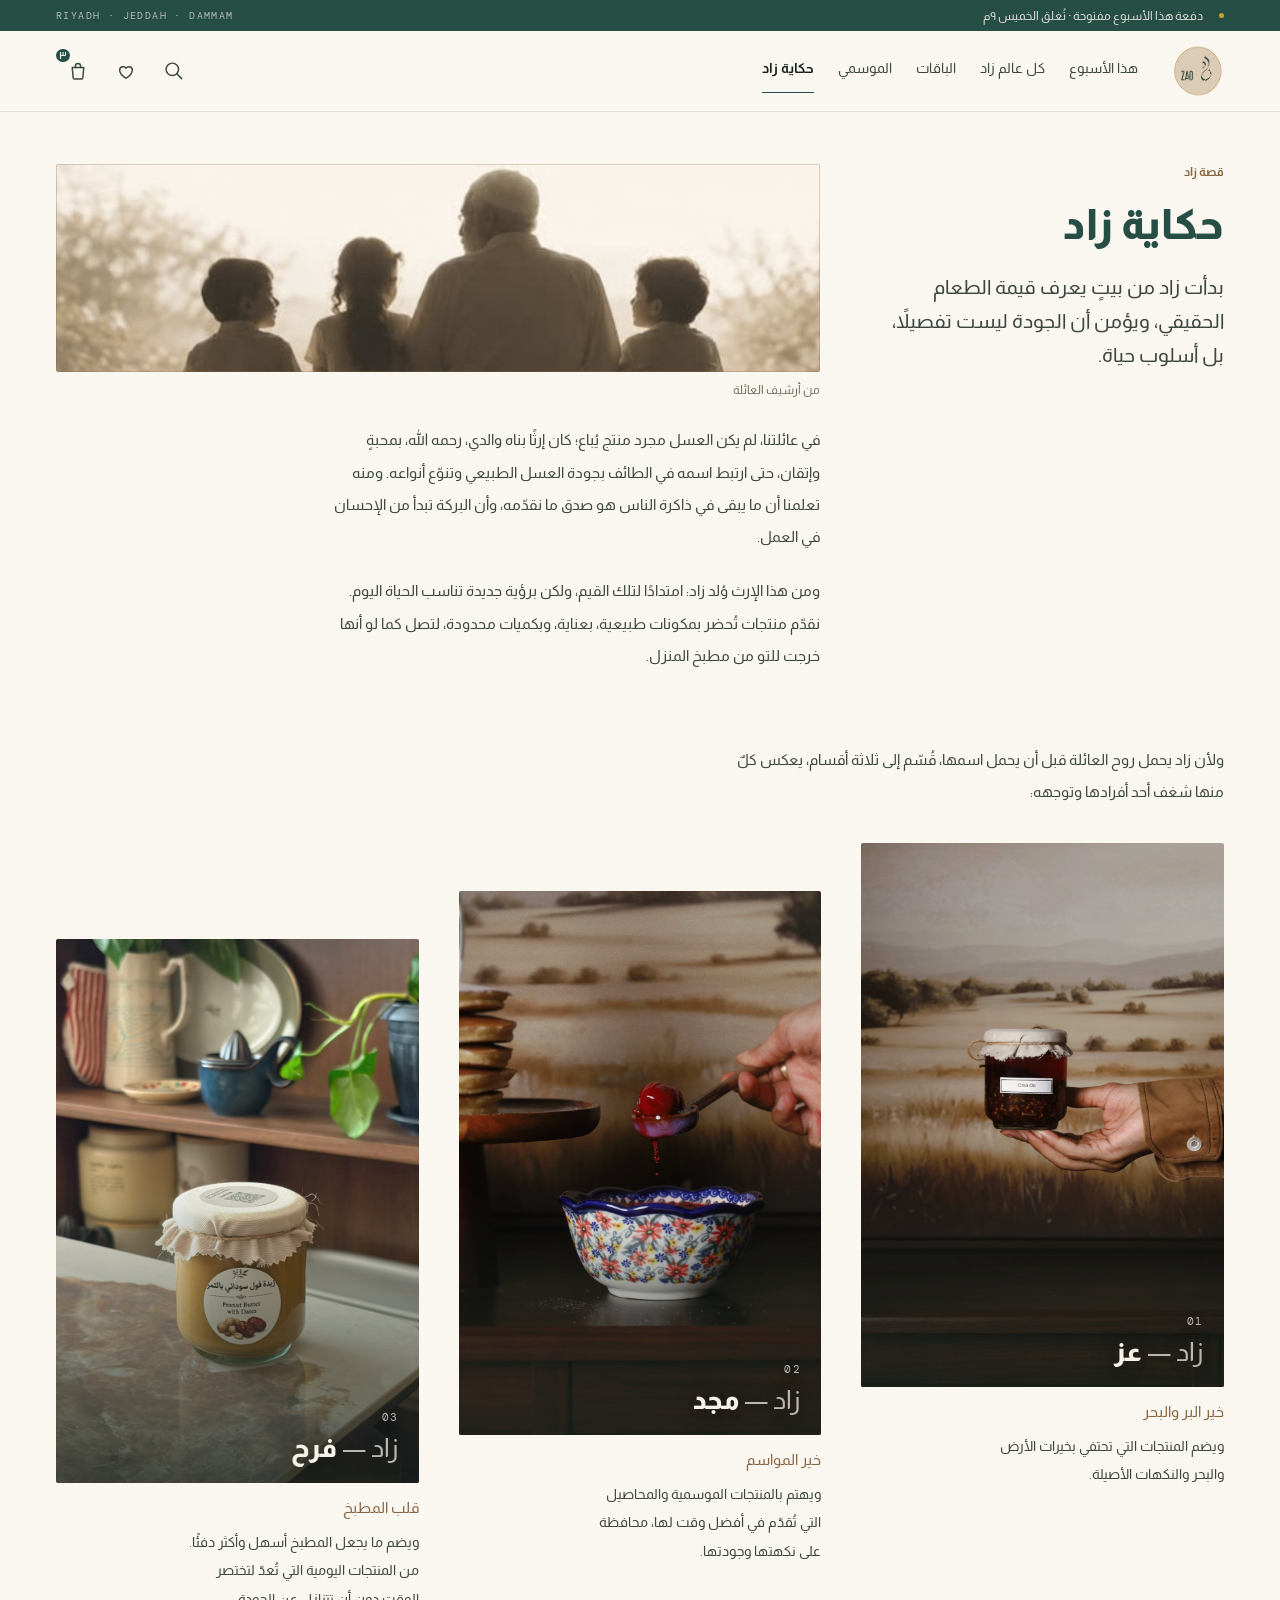
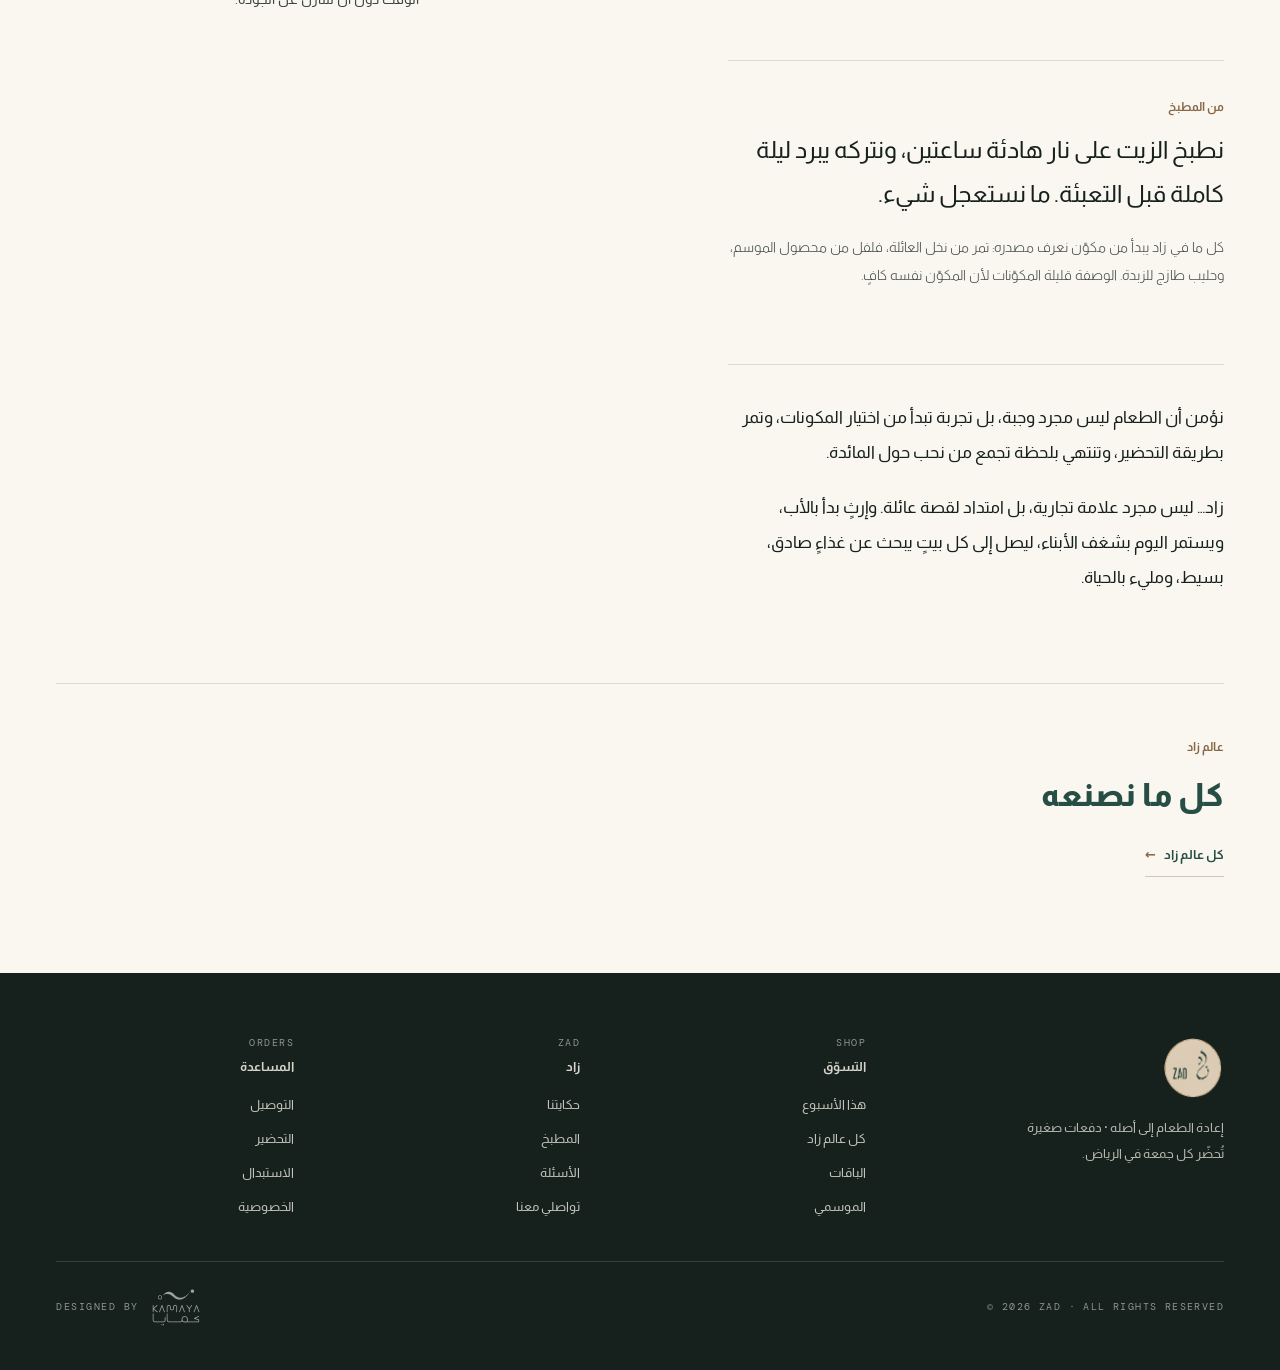
==== story.html @ e4fb2fcb "chore: publish ZAD R10 client approval preview" ====
<!DOCTYPE html>
<html dir="rtl" lang="ar">
<head>
  <meta name="robots" content="noindex, nofollow, noarchive">

<meta charset="utf-8">
<meta name="viewport" content="width=device-width, initial-scale=1">
<title>حكاية زاد — زاد</title>
<link rel="preconnect" href="https://fonts.googleapis.com">
<link rel="preconnect" href="https://fonts.gstatic.com" crossorigin>
<link href="https://fonts.googleapis.com/css2?family=Almarai:wght@300;400;700;800&family=DM+Mono:wght@300;400;500&display=swap" rel="stylesheet">
<link rel="stylesheet" href="assets/zad.css">

<!--
  ZAD — DEEPER STORY DESTINATION: حكاية زاد
  Tier-2 Internal / Founder Review Artifact (D2c). Not client-facing.
  Not a Salla/Twilight implementation. Not a Design System update.
  Revision 9 — Founder grid/rhythm refinement. Records no approval.

  ── REVISION 9 ───────────────────────────────────────────────────────────────
  This page gains the three CHAPTER ANCHORS the Homepage's clickable branch
  panels deep-link into: id="ch-ezz", id="ch-majd", id="ch-farah" on the three
  <article> panels. article[id] inherits scroll-margin-top:var(--anchor-offset)
  from zad.css §1c, so a landing clears the sticky header by the same measured
  value the pinned rails use. The panels stay <article> and NOT <a> — this page
  IS the destination, and linking a panel to itself is a dead affordance.
  The branch name now sits on the photograph here too, so the shared component
  does not drift between the two pages; the cap carries no descriptor here
  because the Founder's verbatim epithet and full body sit directly beneath.
  This page also RECEIVES the `من المطبخ` block relocated off index.html, word
  for word, under the Founder's explicit authorization.

  ── APPROVAL STATUS ──────────────────────────────────────────────────────────
  NOT FOUNDER-REVIEWED. Founder Review of this correction has not happened.

  ── REVISION 8 ───────────────────────────────────────────────────────────────
  FIX 1  Branch 03 فرح RE-MAPPED from pancakes-candle.jpeg to
         peanut-butter-counter.jpeg, and the branch group inset from the left
         (zad.css §15b). Both changes are driven by a repetition defect measured
         on index.html; they are applied here too because the branch component is
         shared through assets/zad.css and the two pages must not drift.
  FIX 2  The archive photograph's hairline moved from `border` to an inset
         outline (zad.css §15a), so a 1px border can no longer eat the content
         box and produce a ~1.5% vertical stretch on a photograph of people.
  The composition itself PASSED and is otherwise untouched: 0/48/96 stagger,
  anti-card discipline, shared sepia, two-tier name, mobile stack, RTL order.

  ── ROLE OF THIS PAGE ────────────────────────────────────────────────────────
  The family story lives as a PILLAR SECTION on the Homepage (index.html#story).
  This page is retained as the DEEPER / FULL story destination reached from that
  section's CTA, and carries the complete verbatim text including the closing
  paragraphs the Homepage excerpt does not. Its H1 stays exactly `حكاية زاد`.

  ── NAV / LINK ROUTING, made legible ─────────────────────────────────────────
    primary nav حكاية زاد -> index.html#story   (the pillar section)
    footer حكايتنا / المطبخ -> story.html        (purpose is the full story)
  This page keeps data-page="story", so story shows ACTIVE while this is the
  dedicated page, with no script involved. The Homepage shows ZERO active nav
  items AT ITS ROOT — that Founder decision is preserved exactly — and shows
  exactly ONE active item once it has arrived at a real destination (#week /
  #season / #bundles / #story), set by the small nav script at the end of
  index.html through aria-current. Same single treatment either way; see
  zad.css §2b.

  ── TEXT PROVENANCE — VERBATIM, DO NOT EDIT ──────────────────────────────────
  Every Arabic sentence here is transcribed verbatim from the Founder-supplied
  story. Nothing invented, genericised, compressed or added. The em-dash form
  `زاد — عز` is the Founder's specified form.
  Authored (structural, not claims): the ordinals 01/02/03; the caption
  `من أرشيف العائلة` (CD signed off); the archive alt text (applied, awaiting
  Founder sign-off); and the three branch image alt texts.

  ── BRANCH IMAGERY — genuine ZAD photography only, nothing fabricated ────────
    01 عز   hand-chili-oil.jpeg         1066x1600
    02 مجد  compote-spoon.jpeg          1066x1600
    03 فرح  peanut-butter-counter.jpeg  1066x1600  (re-mapped this revision)
  PARTIAL SEMANTIC FIT, recorded not hidden: عز is خير البر والبحر — land AND
  sea. The chili-oil frame carries the land only. NO sea imagery exists anywhere
  in the ZAD asset set, and none was generated. Ruled ship-it with this note;
  recorded as a client content gap in the same register as card w3.
  peanut-butter-shelf.jpeg is BANNED as branch imagery: it is the factually wrong
  pistachio photograph.
-->
</head>

<body data-page="story">
<a class="skip" href="#main">تخطَّ إلى المحتوى</a>

<!-- ── Announcement bar ─────────────────────────────────────────── -->
<div class="announce" data-salla-setting="batch_open">
  <span class="announce__dot"></span>
  <span data-salla-setting="announcement_text">دفعة هذا الأسبوع مفتوحة · تُغلق الخميس ٩م</span>
  <span class="announce__regions" data-salla-setting="announcement_regions">RIYADH · JEDDAH · DAMMAM</span>
</div>

<!-- ── Header (shared markup) ───────────────────────────────────── -->
<header class="hdr">
  <div class="hdr__in">
    <a class="hdr__logo" href="index.html" aria-label="زاد — الرئيسية">
      <img src="_source/photos/brand02.png" alt="زاد">
    </a>

    <nav class="hdr__nav" aria-label="التنقل الرئيسي">
      <a data-nav="week"    href="index.html#week">هذا الأسبوع</a>
      <a data-nav="world"   href="world.html">كل عالم زاد</a>
      <a data-nav="bundles" href="index.html#bundles">الباقات</a>
      <a data-nav="season"  href="index.html#season">الموسمي</a>
      <a data-nav="story"   href="index.html#story" aria-current="true">حكاية زاد</a>
    </nav>

    <div class="hdr__actions">
      <a class="hdr__act" href="#" aria-label="البحث">
        <svg class="ico" viewBox="0 0 24 24" aria-hidden="true">
          <circle cx="10.2" cy="10.2" r="6.8"/><path d="M15.05 15.05 20.3 20.3"/>
        </svg>
      </a>
      <a class="hdr__act" href="#" aria-label="المفضلة">
        <svg class="ico" viewBox="0 0 24 24" aria-hidden="true">
          <path d="M12 19.9c-1.1-.75-6.9-4.35-6.9-8.85a3.75 3.75 0 0 1 6.9-2.05 3.75 3.75 0 0 1 6.9 2.05c0 4.5-5.8 8.1-6.9 8.85Z"/>
        </svg>
      </a>
      <a class="hdr__act" href="#" aria-label="السلة — ٣ منتجات">
        <svg class="ico" viewBox="0 0 24 24" aria-hidden="true">
          <path d="M5.7 8.1h12.6l-1 11.15a1.6 1.6 0 0 1-1.6 1.45H8.3a1.6 1.6 0 0 1-1.6-1.45Z"/>
          <path d="M9.2 8.1V6.55a2.8 2.8 0 0 1 5.6 0V8.1"/>
        </svg>
        <span class="hdr__badge" aria-hidden="true">٣</span>
      </a>
    </div>
  </div>
</header>

<main id="main">
<!-- ══ PAGE HEAD + ORIGIN — ONE SHARED EDITORIAL SPLIT ═════════════════════════
     Revision 9.1 · D5. Records no approval.

     WHAT WAS WRONG, measured on the rendered pixels: the H1, the standfirst, the
     archive photograph and the body copy hung off the right edge at four
     unrelated left positions, with the progression disordered — narrow (H1),
     widest (standfirst, which had no measure at all and spanned the full 1328),
     wide (photo, floating at 1384-931=453), medium (body, 62ch at 869). The left
     third of the page was empty for ~1000px. That matters more now that the
     Founder's correction moved real weight onto this page, and it was visibly
     weaker than index.html#story's own composition.

     THE FIX IS AN IMPORT, NOT AN INVENTION. This is the exact composition
     index.html#story already uses and that revision 9 already proved on this
     same stylesheet: a rail against the right edge carrying eyebrow -> H1 ->
     standfirst, and the shared media column carrying the archive band anchored
     at the content edge with the body copy at the body measure on the photo's
     own leading edge. No new device, no new class, no new type size.

     WHY .split RATHER THAN ALIGNING THE THREE BLOCKS WHERE THEY STAND — the CD
     asked for the judgement, so it is recorded. Aligning them in place would
     have meant authoring three separate offset rules that each re-derive, by
     hand, edges the shared grid already computes: exactly the per-block
     sub-width drift that revision 9 Part 3 existed to remove. .split gives the
     924 media band, the x=56 anchor and the photo-aligned body measure as one
     relationship rather than three coincidences, and it guarantees the two pages
     cannot drift apart later. THREE SECTIONS BECOME ONE, which is the real
     change: the page head, the archival band and the origin prose were three
     sibling .wrap sections with no relationship expressed between them.

     THE RAIL IS .rail--static. Same reasoning as index.html#story, recorded in
     zad.css §15a: pinning is a deliberate accent on this site, not the default,
     and pinning a page's own H1 would make it the default. It is a judgement
     about intent, not a lack of travel.

     PRESERVED EXACTLY — every word, every attribute, every asset:
       story_eyebrow · story_title (H1 stays EXACTLY حكاية زاد, matching the nav
       label) · story_lede · story_image_family + its alt and caption ·
       story_body_legacy · story_body_continuation. The archive photograph keeps
       §15a's inset OUTLINE (never a border) and its --archive-max 931px
       never-upscale ceiling: at 1440 the media column computes to 924, which is
       0.75% BELOW native, so the intrinsic ratio still governs and the
       photograph is still never upscaled. That fix MUST survive; do not
       reintroduce a border here.
     ═══════════════════════════════════════════════════════════════════════ -->
<section class="wrap pagehead">
  <div class="split">

    <!-- RAIL — eyebrow, the page's own H1, and the standfirst, as one block
         against the right edge. .rail--static: this page's head deliberately
         does not pin. -->
    <div class="rail rail--static">
      <span class="eyebrow eyebrow--ar" data-salla-setting="story_eyebrow">قصة زاد</span>
      <h1 class="pagehead__h1" data-salla-setting="story_title">حكاية زاد</h1>
      <p class="pagehead__sub" data-salla-setting="story_lede">بدأت زاد من بيتٍ يعرف قيمة الطعام الحقيقي، ويؤمن أن الجودة ليست تفصيلاً، بل أسلوب حياة.</p>
    </div>

    <!-- MEDIA — the real archive photograph on the 924 band anchored at the
         content edge, then the origin prose at the body measure aligned to the
         photograph's leading edge. Hairline is an inset OUTLINE, never a
         border: zad.css §15a. -->
    <div class="story__media">

      <div class="storyband">
        <figure>
          <img src="assets/story-family.jpg"
               alt="جدّ وثلاثة أطفال من أرشيف عائلة زاد"
               data-salla-setting="story_image_family">
          <figcaption data-salla-setting="story_image_caption">من أرشيف العائلة</figcaption>
        </figure>
      </div>

      <div class="storytext">
        <p data-salla-setting="story_body_legacy">في عائلتنا، لم يكن العسل مجرد منتج يُباع؛ كان إرثًا بناه والدي، رحمه الله، بمحبةٍ وإتقان، حتى ارتبط اسمه في الطائف بجودة العسل الطبيعي وتنوّع أنواعه. ومنه تعلمنا أن ما يبقى في ذاكرة الناس هو صدق ما نقدّمه، وأن البركة تبدأ من الإحسان في العمل.</p>
        <p data-salla-setting="story_body_continuation">ومن هذا الإرث وُلد زاد: امتدادًا لتلك القيم، ولكن برؤية جديدة تناسب الحياة اليوم. نقدّم منتجات تُحضر بمكونات طبيعية، بعناية، وبكميات محدودة، لتصل كما لو أنها خرجت للتو من مطبخ المنزل.</p>
      </div>

    </div>
  </div>
</section>


<!-- ══ THE THREE BRANCHES — image-led editorial panels ═════════════════════════
     Revision 9. Records no approval.

     WHAT CHANGED
     1 · EACH PANEL IS NOW AN ANCHOR TARGET. id="ch-ezz" / "ch-majd" / "ch-farah".
         These are the real destinations the three whole-panel links on
         index.html#story point at, which is what makes native browser
         back/forward work with no script involved. article[id] already picks up
         scroll-margin-top:var(--anchor-offset) from zad.css §1c, so a landing
         clears the sticky header by the same value the pinned rails use.
     2 · THE PANELS STAY <article>, NOT <a>. This page IS the destination;
         linking a panel to itself would be a dead affordance (zad.css §15b).
     3 · THE NAME NOW SITS ON THE PHOTOGRAPH, exactly as on index.html — the
         shared .branch__veil local gradient plus .branch__cap. The external
         duplicate title is removed here too, so the title lives in exactly one
         place per panel and the two pages do not drift.
     4 · THE CAP CARRIES NO .branch__desc ON THIS PAGE. On index.html the short
         descriptor is the only text a panel gets. Here the Founder's own
         verbatim epithet and the full body sit directly beneath in
         .branch__body, so a descriptor above them would be a near-duplicate of
         the epithet one line away. Same component, one honest omission.
     5 · The composition itself is untouched and still the one CD passed: no
         container, no fill, no border, no shadow, no rounded tile; 0/48/96
         stagger on desktop; stacked one at a time on mobile; RTL order.

     TEXT PROVENANCE — VERBATIM, DO NOT EDIT. Every Arabic sentence in the
     epithets and bodies below is transcribed verbatim from the Founder-supplied
     story. The em-dash form `زاد — عز` is the Founder's specified form. Authored
     (structural, not claims): the 01/02/03 ordinals and the three image alt
     texts.

     ⚠ OPEN QUESTION, raised this dispatch, NOT acted on: panel 02's alt text
     reads `ثمرة تين محفوظة` (a preserved fig). Looking at the actual photograph,
     the fruit on the spoon is a glossy deep-crimson stone fruit that reads far
     more like a plum or a cherry than a fig, and #season's own copy is about
     مربّى التين. The alt text is preserved unchanged here because it is recorded
     rev-8 provenance and correcting it is a content decision for ZAD, not a
     design fix. Flagged for ZAD to confirm what the fruit actually is.
     ═══════════════════════════════════════════════════════════════════════ -->
<section class="wrap sec--tight" id="branches" aria-label="أقسام زاد">
  <div class="storytext">
    <p class="storylead" data-salla-setting="story_branches_intro">ولأن زاد يحمل روح العائلة قبل أن يحمل اسمها، قُسّم إلى ثلاثة أقسام، يعكس كلٌ منها شغف أحد أفرادها وتوجهه:</p>
  </div>

  <div class="branches" data-salla-setting="story_branches">

    <article class="branch branch--1" id="ch-ezz">
      <figure class="branch__fig">
        <img class="branch__img" src="_source/photos/hand-chili-oil.jpeg"
             alt="يد تحمل برطمان زيت الفلفل الحار أمام أرض مفتوحة"
             data-salla-setting="branch_image">
        <span class="branch__veil" aria-hidden="true"></span>
        <span class="branch__cap">
          <span class="branch__ord mono">01</span>
          <h2 class="branch__name" data-salla-setting="branch_name"><span class="branch__brand">زاد —</span> عز</h2>
        </span>
      </figure>
      <div class="branch__body">
        <span class="branch__epithet" data-salla-setting="branch_epithet">خير البر والبحر</span>
        <p class="branch__text" data-salla-setting="branch_body">ويضم المنتجات التي تحتفي بخيرات الأرض والبحر والنكهات الأصيلة.</p>
      </div>
    </article>

    <article class="branch branch--2" id="ch-majd">
      <figure class="branch__fig">
        <img class="branch__img" src="_source/photos/compote-spoon.jpeg"
             alt="ملعقة ترفع ثمرة تين محفوظة من وعاء"
             data-salla-setting="branch_image">
        <span class="branch__veil" aria-hidden="true"></span>
        <span class="branch__cap">
          <span class="branch__ord mono">02</span>
          <h2 class="branch__name" data-salla-setting="branch_name"><span class="branch__brand">زاد —</span> مجد</h2>
        </span>
      </figure>
      <div class="branch__body">
        <span class="branch__epithet" data-salla-setting="branch_epithet">خير المواسم</span>
        <p class="branch__text" data-salla-setting="branch_body">ويهتم بالمنتجات الموسمية والمحاصيل التي تُقدّم في أفضل وقت لها، محافظة على نكهتها وجودتها.</p>
      </div>
    </article>

    <article class="branch branch--3" id="ch-farah">
      <figure class="branch__fig">
        <img class="branch__img" src="_source/photos/peanut-butter-counter.jpeg"
             alt="برطمان زبدة الفول السوداني بالتمر على رخام المطبخ، وخلفه مطبخ بيتي دافئ"
             data-salla-setting="branch_image">
        <span class="branch__veil" aria-hidden="true"></span>
        <span class="branch__cap">
          <span class="branch__ord mono">03</span>
          <h2 class="branch__name" data-salla-setting="branch_name"><span class="branch__brand">زاد —</span> فرح</h2>
        </span>
      </figure>
      <div class="branch__body">
        <span class="branch__epithet" data-salla-setting="branch_epithet">قلب المطبخ</span>
        <p class="branch__text" data-salla-setting="branch_body">ويضم ما يجعل المطبخ أسهل وأكثر دفئًا. من المنتجات اليومية التي تُعدّ لتختصر الوقت دون أن تتنازل عن الجودة.</p>
      </div>
    </article>

  </div>
</section>


<!-- ══ من المطبخ — RELOCATED FROM index.html, revision 9 ═══════════════════════
     This is the `.kitchen` block that revision 8 carried inside index.html's
     #story pillar. The Founder authorized shortening the Homepage story and
     relocating previously preserved kitchen/family paragraphs to this page, so
     the block moves here rather than being deleted. THE COPY IS UNCHANGED,
     WORD FOR WORD — recovered ZAD wording, `kitchen_eyebrow`, `kitchen_pull`
     and `kitchen_body` all preserved with their existing data-salla-setting
     names so nothing has to be re-mapped later.

     PLACEMENT REASONING: it sits AFTER the three branches and BEFORE the closing
     paragraphs, not between the origin paragraphs and the branches. The origin
     text ends on `ومن هذا الإرث وُلد زاد` and the branches lead-in opens on
     `ولأن زاد يحمل روح العائلة...` — those two are a single continuous thought
     and inserting the kitchen block between them would break it. Placed here,
     `من المطبخ` reads as how that inheritance is actually practised today, and
     hands off cleanly to `نؤمن أن الطعام ليس مجرد وجبة`.

     No new section padding class is used: .kitchen already carries its own
     margin-top:46px + padding-top:36px + top hairline (zad.css §8), which is the
     rhythm that rule was authored for. It is text-only here for the same reason
     it was text-only on index.html — its former image (hand-chili-oil.jpeg) is
     branch panel 01. The teaser survives with its image, unchanged, on
     world.html.
     ═══════════════════════════════════════════════════════════════════════ -->
<section class="wrap" aria-label="من المطبخ">
  <div class="kitchen">
    <span class="eyebrow eyebrow--ar" data-salla-setting="kitchen_eyebrow">من المطبخ</span>
    <p class="story__pull" data-salla-setting="kitchen_pull">نطبخ الزيت على نار هادئة ساعتين، ونتركه يبرد ليلة كاملة قبل التعبئة. ما نستعجل شيء.</p>
    <p class="story__body" data-salla-setting="kitchen_body">كل ما في زاد يبدأ من مكوّن نعرف مصدره: تمر من نخل العائلة، فلفل من محصول الموسم، وحليب طازج للزبدة. الوصفة قليلة المكوّنات لأن المكوّن نفسه كافٍ.</p>
  </div>
</section>

<!-- ══ CLOSING — the full verbatim ending, this page only ══════════ -->
<section class="wrap sec--tight" aria-label="خاتمة">
  <div class="storyclose">
    <p data-salla-setting="story_closing_1">نؤمن أن الطعام ليس مجرد وجبة، بل تجربة تبدأ من اختيار المكونات، وتمر بطريقة التحضير، وتنتهي بلحظة تجمع من نحب حول المائدة.</p>
    <p data-salla-setting="story_closing_2">زاد… ليس مجرد علامة تجارية، بل امتداد لقصة عائلة. وإرثٍ بدأ بالأب، ويستمر اليوم بشغف الأبناء، ليصل إلى كل بيتٍ يبحث عن غذاءٍ صادق، بسيط، ومليء بالحياة.</p>
  </div>
</section>

<!-- ══ ONWARD — heading and CTA as ONE attached block ══════════════════════════
     Revision 9.1 · D6. Records no approval.

     ⚠ THIS SUPERSEDES A "DO NOT FIX IT" NOTE, and that reversal is recorded
     rather than quietly applied. The comment that stood here read: "the ← is
     edge-anchored by the established section-head pattern; CD ruled this correct
     and NOT a defect. Do not 'fix' it." That ruling was made before the
     Creative Director had critiqued the RENDERED pixels. Having now done so, the
     CD has reversed it on this element: at 1440 the heading sat at the far right
     and كل عالم زاد ← at the far left, ~1240px apart with nothing between them,
     which reads slack. The new instruction is explicit and supersedes the old
     note. Anyone reading this later should know the earlier note was not
     ignored — it was overturned by its own author on better evidence.

     THE FIX IS THE PAIRING THE PAGE ALREADY HAS. .rail rail--static carrying
     eyebrow -> H2 -> arrowlink is exactly the heading-plus-underlined-CTA block
     revision 9 already uses in #story, #world and #season. No new device, no new
     class, no new size. The .week__head flex row is what pushed the two apart
     via justify-content:space-between, and #week is where that pattern belongs —
     a section head over a four-column grid, not a two-item outro.

     ONE FURTHER JUDGEMENT, disclosed: the section moves from .sec--tight to
     .sec--rule. Dropping .week__head also drops its bottom hairline, and this
     block would otherwise arrive with no transition at all after .storyclose.
     .sec--rule is the page's OWN existing device (zad.css §16) — the same inset
     hairline .promises uses — and it puts story.html on the same 88/56 transition
     rhythm index.html already uses. If that reads as one hairline too many on
     this page, revert this one token to `sec--tight`; nothing else depends on it.

     COPY UNCHANGED: عالم زاد, كل ما نصنعه, كل عالم زاد, and the world.html
     destination are all byte-identical.
     ═══════════════════════════════════════════════════════════════════════ -->
<section class="wrap sec--rule" aria-label="تابعي">
  <div class="rail rail--static">
    <span class="eyebrow eyebrow--ar">عالم زاد</span>
    <h2 class="h2">كل ما نصنعه</h2>
    <a class="arrowlink" href="world.html">كل عالم زاد <i>←</i></a>
  </div>
</section>

</main>

<!-- ══ footer (shared markup) ═════════════════════════════════════ -->
<footer class="ftr">
  <div class="ftr__in">
    <div class="ftr__top">
      <div class="ftr__brand">
        <img src="_source/photos/brand02.png" alt="زاد" data-salla-setting="footer_logo">
        <span class="ftr__blurb" data-salla-setting="footer_blurb">إعادة الطعام إلى أصله · دفعات صغيرة تُحضّر كل جمعة في الرياض.</span>
      </div>
      <div class="ftr__cols" data-salla-setting="footer_columns">
        <div class="ftr__col">
          <span class="ftr__k mono">SHOP</span>
          <span class="ftr__h">التسوّق</span>
          <a href="index.html#week">هذا الأسبوع</a>
          <a href="world.html">كل عالم زاد</a>
          <a href="index.html#bundles">الباقات</a>
          <a href="index.html#season">الموسمي</a>
        </div>
        <div class="ftr__col">
          <span class="ftr__k mono">ZAD</span>
          <span class="ftr__h">زاد</span>
          <a href="story.html">حكايتنا</a>
          <a href="story.html">المطبخ</a>
          <a href="index.html">الأسئلة</a>
          <a href="index.html">تواصلي معنا</a>
        </div>
        <div class="ftr__col">
          <span class="ftr__k mono">ORDERS</span>
          <span class="ftr__h">المساعدة</span>
          <a href="index.html">التوصيل</a>
          <a href="index.html">التحضير</a>
          <a href="index.html">الاستبدال</a>
          <a href="index.html">الخصوصية</a>
        </div>
      </div>
    </div>
    <div class="ftr__bot">
      <span class="ftr__cp" data-salla-setting="footer_copyright">© 2026 ZAD · ALL RIGHTS RESERVED</span>
      <div class="ftr__by">
        <span>DESIGNED BY</span>
        <img src="_source/photos/brand01.svg" alt="KAMAYA">
      </div>
    </div>
  </div>
</footer>

</body>
</html>
---- assets/zad.css ----
/* ============================================================================
   ZAD — SHARED STYLESHEET
   Tier-2 Internal / Founder Review Artifact. Not client-facing.
   Not a Salla/Twilight implementation. Records no approval.
   Revision 10.1 — catalog + gateway, plus the QA correction set.

   ── WHAT REVISION 10 ADDED ──────────────────────────────────────────────────
   §6a  HONEST JAR CROPS. .card__media--jar + --jar-garlic / --jar-tomato, so a
        real labelled `Garlic Confit.` / `Tomato Confit` jar is shown as itself.
        Numbers are MEASURED FROM THE SOURCE FILES, NOT RENDERED.
   §6b  .card--named — the second evidence tier: a product with a NAME and
        nothing else. No price, no weight, no invented state.
   §9a  .evnote / .legend / .inlink — recovered-prototype provenance, the
        two-chip legend, and the inline cross-link out to This Week.
   §10b .catnav / .catsec / .cathead / .catgrid / .derived — world.html's full
        categorized catalog. `.derived` is THE family-derived state treatment.
   §17  .gates / .gate — index.html's photography-led category gateway.
   §15b .branch gains a MOBILE hierarchy — name -> portrait image -> short brief
        — scoped to body[data-page="home"] so story.html is untouched.

   ── WHAT REVISION 10.1 CHANGES (measured QA correction set) ─────────────────
   MOBILE DENSITY, the two named regressions and nothing else:
     §17  the gateway mosaic goes to a 2-column grid with SQUARE tiles and ONE
          wide lead (.gate--lead) instead of 4/5 tiles and two wide bands.
          #world was the larger of the two regressions (+561px at 390).
     §13  .promises goes 2-up at 390 instead of a single stacked column. Four
          short micro-blocks stacked were the single largest run of repeated
          empty space left on the mobile page.
     §15  small rhythm trims in #story, which carried the other regression
          (+166px) as a direct cost of the required name -> image -> brief order.
   None of this removes content, hides anything behind a toggle, or shrinks a
   single type size. See DECISIONS.md for the measurements and the rejected
   alternatives.

   ── PRESERVED VERIFIED REFINEMENTS — do not regress any of these ────────────
   Arabic micro-label routing (§3) · 44x44 utility hit targets (§2c) · footer
   المساعدة · the mobile -24px below the nav · header · product cards (§6) ·
   Hero geometry 480/600, crops, scrim and gradient stops (§4, UNTOUCHED) ·
   sold-out .35/.88 (§6, DO NOT RE-DARKEN) · shelf band 21:9 (§7) · the archive
   photograph's inset-outline + height:auto aspect fix (§15a, MUST SURVIVE) ·
   the three branch mappings · the 0/48/96 stagger and the anti-card discipline
   (§15b) · desktop scoped sticky rails on #world / #season / #bundles.

   ── COLOUR RULE ─────────────────────────────────────────────────────────────
     GOLD  --gold-2 #E3C15C  RESERVED for the single page-level primary CTA in
                             the Hero (.hero__cta) and nothing else, ever.
     GREEN --green   #274E45 in-card / in-section commerce action, cart badge.

   Linked by index.html (data-page="home"), world.html (data-page="world") and
   story.html (data-page="story"). Single source of truth for all three.
   NOTE: revision-9's long incident narratives are condensed to the RULE each
   established; no declaration was changed by that condensation. Full R9 text is
   preserved at renders/r10/zad.r9.bak.css.
   ========================================================================= */


/* ── §1 TOKENS + RESET ───────────────────────────────────────────────────── */
:root{
  --green:#274E45;
  --green-d:#1E3E37;
  --bronze:#886643;
  --ink:#16211D;
  --body:#3D4741;
  /* WCAG 2.1 SC 1.4.3 minimal correction (Founder-authorized, 2026-09-09).
     Lightness-only darkening at CONSTANT hue and saturation — the smallest
     perceptual change that reaches AA. Both tokens are used exclusively as
     `color:` on text (17 usages, no border/background/fill/shadow), so no
     composition, hierarchy, spacing, imagery or behaviour changes.
     --muted was #6E6A5C (4.48:1 on the #EFE9DD pending frame) -> 4.54:1
     --faint was #8E8878 (3.30:1 on --surface, 3.53:1 on white) -> 4.54 / 4.85:1 */
  --muted:#676357;
  --faint:#746E61;

  --surface:#FAF7F1;
  --cream:#F6F2E9;

  --gold:#C9A45E;
  --gold-2:#E3C15C;      /* RESERVED: Hero primary CTA only */
  --batch-open:#C9A227;

  --border:rgba(136,102,67,.28);
  --hair:rgba(22,33,29,.13);

  --r-btn:3px;
  --r-field:4px;
  --r-pill:999px;
  --r-img:2px;

  --tap:44px;

  /* ── §1b GRID SYSTEM ──────────────────────────────────────────────────────
     ONE max-width, ONE gutter scale, ONE editorial split track.
       At 1440:  content = 1440 - 2x56 = 1328   media = 1328 - 340 - 64 = 924
       At 1024:  content = 1024 - 2x36 =  952
     FULL-BLEED IS DELIBERATE AND LIMITED to exactly two elements: the Hero
     (#top) and the shelf band (.shelf). Both are photography. Everything else
     is contained, and the shelf's caption is padded by --gutter so even the
     full-bleed photography reports back to the same content edge.
     ---------------------------------------------------------------------- */
  --page-max:1440px;
  --gutter:56px;         /* 36 at <=1180, 20 at <=719 — ONE gutter system */
  --rail:340px;          /* editorial text column (heading + brief + CTA) */
  --split-gap:64px;      /* rail -> media gap */
  --grid-gap:40px;       /* between items inside the media column */
  --measure:62ch;        /* prose measure — a deliberate limit, not a margin */
  --sec-gap:88px;        /* space ABOVE a section transition */
  --sec-gap-in:56px;     /* space BELOW it, before the heading */
  --archive-max:931px;   /* NEVER-UPSCALE ceiling for assets/story-family.jpg */

  /* ── §1c HEADER-DERIVED OFFSETS ───────────────────────────────────────────
     --hdr-h is the REAL measured header height: 81 desktop / 77 tablet / 113
     mobile. Everything that must clear the sticky header reads from this one
     place, so an anchor landing and a pinned rail can never disagree.
     --catnav-h is world.html's desktop sticky jump-nav; it feeds that page's
     own anchor offset in §10b. ------------------------------------------- */
  --hdr-h:81px;
  --anchor-pad:16px;
  --anchor-offset:calc(var(--hdr-h) + var(--anchor-pad));   /* 97px desktop */
  --sticky-top:calc(var(--hdr-h) + 24px);                   /* 105px desktop */
  --catnav-h:64px;
}
*{box-sizing:border-box;}
html{scroll-behavior:smooth;}
body{
  margin:0;
  background:var(--surface);
  color:var(--ink);
  font-family:'Almarai',system-ui,-apple-system,'Segoe UI',sans-serif;
  -webkit-font-smoothing:antialiased;
  /* STICKY HAZARD, fixed. `overflow-x:hidden` on <body> makes the body a scroll
     container in most engines, and position:sticky descendants then render but
     never pin. `overflow-x:clip` clips identically WITHOUT creating a scroll
     container. Do not swap this back. */
  overflow-x:clip;
}
@supports not (overflow-x:clip){ body{overflow-x:hidden;} }

.mono{font-family:'DM Mono',ui-monospace,SFMono-Regular,Menlo,monospace;}
a{color:var(--green);text-decoration:none;}
a:hover{color:var(--bronze);}
img{display:block;max-width:100%;}
h1,h2{text-wrap:balance;}
:focus-visible{outline:2px solid var(--bronze);outline-offset:3px;}

/* ANCHOR LANDING — every in-page target clears the sticky header by
   --anchor-offset. Native anchors, so native back/forward keeps working.
   ⚠ This alone is NOT sufficient when late layout work lands after the
   browser's initial hash scroll (web-font swap over long Arabic runs, then
   image decode). Each page carries a small `load`-time settle that re-applies
   the SAME native scroll; every photographic <img> also carries intrinsic
   width/height so its box is reserved before decode. See DECISIONS.md. */
section[id],article[id],h1[id],h2[id],h3[id],[id].anchor{
  scroll-margin-top:var(--anchor-offset);
}

.wrap{max-width:var(--page-max);margin-inline:auto;padding-inline:var(--gutter);}
.sec{padding-top:var(--sec-gap);}
.sec--tight{padding-top:64px;}


/* ── §1d THE EDITORIAL SPLIT + THE PINNED RAIL ───────────────────────────────
   .split is the single shared two-track relationship used by #story, #world,
   #season and #bundles, so those four share related edges instead of each
   inventing a sub-width. The rail sits at the inline-start (right in RTL) on
   every section — deliberately NOT alternated, because an Arabic section
   heading at the far left reads as broken RTL, not as rhythm.

   .rail is sticky BY DEFAULT and released by opt-out (.rail--static), so a
   section that wants pinning gets it from the shared token rather than a local
   `top:` value. USED ON: #season (Founder instruction — this behaviour is the
   origin of the whole request), #world and #bundles. #story is the single
   opt-out; the reason is intent, not lack of travel — see §15a.
   RELEASED ENTIRELY at <=1180 (the split collapses), under
   @media (max-height:720px), under prefers-reduced-motion, and again explicitly
   in the mobile block.
   ------------------------------------------------------------------------- */
.split{display:grid;grid-template-columns:var(--rail) minmax(0,1fr);
  gap:var(--split-gap);align-items:start;}
.rail{display:flex;flex-direction:column;gap:16px;align-self:start;
  position:sticky;top:var(--sticky-top);}
.rail p{margin:0;font-size:13.5px;line-height:2;color:var(--body);}
/* ONE scale moment inside the rail, at the register .pagehead__sub uses. */
.rail__lede{display:block;margin-bottom:10px;font-size:20px;font-weight:400;
  color:var(--ink);line-height:1.7;}
.rail--static{position:static;}


/* ── §2 ANNOUNCEMENT BAR ─────────────────────────────────────────────────── */
.announce{display:flex;align-items:center;gap:16px;padding:9px var(--gutter);
  background:var(--green);color:rgba(246,242,233,.9);font-size:11.5px;}
.announce__dot{width:5px;height:5px;border-radius:var(--r-pill);
  background:var(--batch-open);flex:none;}
.announce__regions{margin-inline-start:auto;font-family:'DM Mono',monospace;
  font-size:10px;letter-spacing:.14em;color:rgba(246,242,233,.68);white-space:nowrap;}


/* ── §2a HEADER SHELL ────────────────────────────────────────────────────── */
.hdr{position:sticky;top:0;z-index:60;background:rgba(250,247,241,.96);
  backdrop-filter:blur(14px);border-bottom:1px solid rgba(22,33,29,.11);}
.hdr__in{display:flex;align-items:center;gap:34px;padding:14px var(--gutter);
  max-width:var(--page-max);margin:0 auto;}
.hdr__logo{display:flex;align-items:center;}
.hdr__logo img{width:52px;height:52px;object-fit:contain;}

.hdr__nav{display:flex;gap:24px;font-size:13.5px;}
.hdr__nav a{display:inline-flex;align-items:center;min-height:var(--tap);
  padding-bottom:5px;border-bottom:1px solid transparent;white-space:nowrap;
  color:var(--body);font-weight:400;transition:color .18s ease,border-color .18s ease;}
.hdr__nav a:hover{color:var(--bronze);}


/* ── §2b ACTIVE-NAV MECHANISM ────────────────────────────────────────────────
   ONE declaration block, two ways in, ONE treatment:
     data-page          the dedicated destination pages (world.html, story.html)
     aria-current=true  index.html's in-page destinations, set by the small
                        script at the end of that file — the ACCESSIBILITY state
                        first, with the styling riding on it.
   FOUNDER RULE, preserved exactly: index.html at ROOT (no hash, or #top) has
   ZERO active primary nav items — the ZAD logo is Home. index.html stays
   data-page="home", which matches none of the selectors below, so this is ALSO
   the no-script default and cannot be lost by a script failing to load.
   index.html's #world section is deliberately NOT a destination key.
   ⚠ OPEN QUESTION, flagged not decided: aria-current="page" is the more precise
   value for world.html/story.html. One value is used across all three so ONE
   selector covers every case; splitting later makes this [aria-current].
   ------------------------------------------------------------------------- */
body[data-page="week"]    .hdr__nav a[data-nav="week"],
body[data-page="world"]   .hdr__nav a[data-nav="world"],
body[data-page="bundles"] .hdr__nav a[data-nav="bundles"],
body[data-page="season"]  .hdr__nav a[data-nav="season"],
body[data-page="story"]   .hdr__nav a[data-nav="story"],
.hdr__nav a[aria-current="true"]{
  color:var(--ink);
  font-weight:700;
  border-bottom-color:var(--green);
}


/* ── §2c HEADER ICON FAMILY — 44x44 targets, stroke 1.6, 22px optical ────── */
.hdr__actions{margin-inline-start:auto;display:flex;align-items:center;gap:4px;}
.hdr__act{position:relative;display:flex;align-items:center;justify-content:center;
  width:var(--tap);height:var(--tap);border-radius:var(--r-field);
  color:var(--body);cursor:pointer;transition:background .18s ease,color .18s ease;}
.hdr__act:hover{background:#F2EDE3;color:var(--bronze);}
.ico{width:22px;height:22px;fill:none;stroke:currentColor;stroke-width:1.6;
  stroke-linecap:round;stroke-linejoin:round;}
/* numeral is Almarai, NOT DM Mono — DM Mono declares no Arabic-Indic coverage */
.hdr__badge{position:absolute;top:0;inset-inline-end:0;
  min-width:13px;height:13px;padding:0 3px;border-radius:var(--r-pill);
  background:var(--green);color:var(--cream);
  font-family:'Almarai',system-ui,sans-serif;font-weight:700;
  font-size:9.5px;line-height:1;
  display:flex;align-items:center;justify-content:center;
  box-shadow:0 0 0 2px var(--surface);}


/* ── §3 SHARED SECTION HEADS + ARABIC MICRO-LABEL ROUTING ────────────────────
   Base .eyebrow / .card__attr keep DM Mono + letter-spacing and are for LATIN
   runs only. ARABIC runs route to the --ar variants: Almarai, letter-spacing 0.
   ------------------------------------------------------------------------- */
.eyebrow{font-family:'DM Mono',monospace;font-size:10px;letter-spacing:.18em;
  color:var(--bronze);}
.eyebrow--ar{font-family:'Almarai',system-ui,-apple-system,sans-serif;
  font-size:11.5px;font-weight:700;letter-spacing:0;line-height:1.5;}

.h2{margin:0;font-size:32px;font-weight:800;color:var(--green);line-height:1.4;}
.arrowlink{display:inline-flex;align-items:center;gap:8px;min-height:var(--tap);
  font-size:13px;font-weight:700;color:var(--green);
  border-bottom:1px solid rgba(136,102,67,.34);white-space:nowrap;
  width:fit-content;transition:all .18s ease;}
.arrowlink:hover{color:var(--bronze);border-color:var(--bronze);gap:12px;}
.arrowlink i{font-style:normal;color:var(--bronze);}   /* ← = "onward" in RTL */


/* ── §4 HERO — approved Direction A. DO NOT ALTER. ───────────────────────────
   Geometry 480/600, crops center 42% / center 30%, scrim bottom:0 height
   68%/58%, gradient stops. NOT TOUCHED in revision 10. -------------------- */
.hero{position:relative;width:100%;height:480px;overflow:hidden;}
.hero__img{position:absolute;inset:0;width:100%;height:100%;max-width:none;
  object-fit:cover;object-position:center 42%;}
.hero__scrim{position:absolute;left:0;right:0;bottom:0;height:68%;pointer-events:none;
  background:linear-gradient(to top,rgba(22,33,29,.82) 0%,rgba(22,33,29,.48) 48%,rgba(22,33,29,0) 100%);}
.hero__content{position:absolute;bottom:48px;right:56px;max-width:530px;text-align:right;}
.hero__kicker{font-size:12px;letter-spacing:.16em;color:var(--gold-2);margin:0 0 12px;
  font-weight:500;text-shadow:0 1px 12px rgba(0,0,0,.5);}
.hero__h1{font-size:40px;font-weight:800;color:var(--cream);line-height:1.28;margin:0 0 14px;
  text-shadow:0 2px 24px rgba(0,0,0,.45);}
.hero__sub{font-size:16px;font-weight:400;color:var(--cream);line-height:1.65;
  margin:0 0 20px;max-width:460px;margin-inline-start:auto;}

/* SC 1.4.3 — AA correction. Two local moves, with DIFFERENT scopes — an earlier
   version of this comment wrongly called the whole change desktop-only:
   1. The gradient below is DESKTOP-ONLY (@media min-width:721px); 390 passed.
   2. Removing .hero__sub's opacity:.94 is in the BASE rule, so it applies at
      ALL widths. Colour-only, no layout effect — 390 measured 13.24 -> 15.17:1.
      The opacity diluted cream toward the photograph for no design intent.
   The gradient is copy-block-scoped and fades to fully transparent outside the
   text: not a global overlay, no paper panel. Photograph, crop, layout, type
   sizes/weights/positions and the global palette are untouched. */
@media (min-width:721px){
  .hero__content::before{content:"";position:absolute;
    inset:-28px -36px -24px -36px;z-index:0;pointer-events:none;
    background:linear-gradient(to top,
      rgba(22,33,29,.62) 0%,
      rgba(22,33,29,.56) 62%,
      rgba(22,33,29,0) 100%);}
  /* All children, not an enumerated list — an enumerated version silently
     missed .hero__cta and would have missed kicker/badge/scroll too.
     position:relative with no offsets is layout-neutral. */
  .hero__content > *{position:relative;z-index:1;}
}
.hero__badge{display:flex;width:fit-content;align-items:center;gap:8px;
  background:rgba(246,242,233,.12);border:1px solid rgba(246,242,233,.45);
  color:var(--cream);font-size:12.5px;font-weight:400;padding:6px 14px;
  border-radius:var(--r-pill);margin-bottom:18px;}
.hero__badge .dot{width:6px;height:6px;border-radius:var(--r-pill);
  background:var(--gold-2);flex:none;}
.hero__cta{display:inline-block;background:var(--gold-2);color:var(--ink);
  font-weight:700;font-size:15px;padding:14px 32px;border-radius:var(--r-btn);}
.hero__cta:hover{background:#EFD177;color:var(--ink);}
.hero__scroll{display:block;margin-top:16px;font-size:12.5px;color:var(--cream);
  opacity:.78;text-decoration:underline;text-underline-offset:3px;}
.hero__scroll:hover{color:var(--cream);opacity:1;}


/* ── §5 #week ────────────────────────────────────────────────────────────── */
#week{padding-top:40px;}
.week__head{display:flex;align-items:flex-end;justify-content:space-between;gap:36px;
  padding-bottom:26px;border-bottom:1px solid var(--hair);flex-wrap:wrap;}
.week__headL{display:flex;flex-direction:column;gap:12px;}
.week__intro{margin:0;max-width:54ch;font-size:14px;line-height:2;color:var(--body);}
.week__grid{display:grid;grid-template-columns:repeat(4,1fr);gap:30px;padding-top:32px;}


/* ── §6 PRODUCT CARD ─────────────────────────────────────────────────────── */
.card{display:flex;flex-direction:column;border:1px solid var(--border);
  border-radius:var(--r-field);background:#fff;overflow:hidden;}
.card__media{position:relative;width:100%;height:220px;overflow:hidden;background:#EFE9DD;}
.card__media img{width:100%;height:100%;object-fit:cover;}
.card__media img{filter:saturate(.90) contrast(.94) brightness(1.04) sepia(.08);}
.card__media--isolate img{position:absolute;top:0;left:0;width:344.8%;height:auto;
  max-width:none;transform:translate(-47%,-30%);}
/* MISSING-ASSET FRAME. Centres the pending chip in the existing .card__media
   box; the absolutely positioned .card__state is unaffected, so a card's real
   availability pill still sits where it always does. Deliberately NOT a
   placeholder illustration, NOT a grey box with an icon, and NOT the sold-out
   treatment — a missing photograph is not an inventory state. */
.card__media--pending{display:flex;align-items:center;justify-content:center;}
.card__state{position:absolute;top:10px;inset-inline-start:10px;
  display:inline-flex;align-items:center;gap:6px;
  font-size:11px;font-weight:700;letter-spacing:.01em;white-space:nowrap;
  padding:5px 10px;border-radius:5px;
  background:rgba(250,247,241,.97);
  border:1px solid transparent;
  box-shadow:0 1px 3px rgba(22,33,29,.12);}
.card__state .dot{width:5px;height:5px;border-radius:var(--r-pill);flex:none;}
.card__body{display:flex;flex-direction:column;padding:16px;flex:1;}
.card__attr{font-family:'DM Mono',monospace;font-size:9.5px;letter-spacing:.14em;
  color:var(--bronze);line-height:1.4;min-height:16px;margin-bottom:6px;}
.card__attr--ar{font-family:'Almarai',system-ui,-apple-system,sans-serif;
  font-size:11px;font-weight:700;letter-spacing:0;}
.card__name{font-size:15.5px;font-weight:700;color:var(--ink);line-height:1.5;margin:0;}
.card__meta{display:flex;align-items:baseline;gap:6px;margin-top:auto;padding-top:14px;}
.card__price{font-family:'DM Mono',monospace;font-size:20px;color:var(--ink);line-height:1;}
.card__cur{font-size:11.5px;color:var(--faint);}
.card__weight{margin-inline-start:auto;font-size:11.5px;color:var(--faint);}
.card__act{display:flex;align-items:center;justify-content:center;
  height:var(--tap);margin-top:12px;border-radius:var(--r-btn);
  font-size:13px;font-weight:700;transition:all .18s ease;}
.card__act--buy{background:var(--green);color:var(--cream);}
/* SC 1.4.11 — a cream ring outside a dark button landed on a light card at
   1.12:1, i.e. effectively invisible. Two-tone ring mirrors the treatment
   already passing on a.branch/a.gate. Paints only on keyboard focus. */
.card__act--buy:focus-visible{outline:3px solid var(--ink);outline-offset:3px;
  box-shadow:inset 0 0 0 2px var(--cream);}
.card__act--buy:hover{background:var(--green-d);color:var(--cream);}
.card__act--wait{background:transparent;color:var(--body);
  border:1px solid rgba(136,102,67,.36);}
.card__act--wait:hover{border-color:var(--bronze);color:var(--bronze);}
/* the evidenced remaining quantity rides the low-stock action as well as the
   state pill, so "low" is legible at the moment of the decision. Only ever
   populated from a real `left:` value; never inferred. */
.card__left{margin-inline-start:10px;padding-inline-start:10px;
  border-inline-start:1px solid rgba(246,242,233,.42);
  font-weight:400;font-size:12px;opacity:.92;}
/* SOLD-OUT — CONFIRMED CORRECT, DO NOT RE-DARKEN. */
.card.is-sold .card__media img{
  filter:saturate(.90) contrast(.94) brightness(1.04) sepia(.08) grayscale(.35);
  opacity:.88;}


/* ── §6a HONEST JAR CROPS ────────────────────────────────────────────────────
   Two ZAD products have a REAL, legible, printed label in the recovered
   photography and were not being shown as themselves:
     كونفي ثوم    `Garlic Confit.`  top jar of jars-tower.jpeg
     كونفي طماطم  `Tomato Confit`   top-right jar of jars-six-stack.jpeg
   dc-logic.js maps كونفي طماطم to jars-tower.jpeg, which contains NO tomato jar
   at all; assets/prod-tomato.jpg is a cropped derivative of the six-jar group,
   not a packshot. Cropping onto the real labelled jar is RECOVERY, not
   invention, and it is the only reason this device exists.

   MECHANISM: verbatim §6's own .card__media--isolate idiom — no new vocabulary.
   width:222% means the visible window is 45% of the source width (480px of
   1066), so at a 308px card the image renders 684px wide: a DOWNSCALE at 1x.
   ⚠ At 2x DPR that window is a ~1.28x upscale. Acceptable at review fidelity,
   flagged rather than hidden.

   ⚠ THE TRANSLATE VALUES ARE MEASURED FROM THE SOURCE FILES BY EYE AND COMPUTED
   FROM THEM — NOT RENDERED. Jar centres used: garlic 55%/41% of jars-tower;
   tomato 60%/38.8% of jars-six-stack. The Y term carries a ~1.5% dependence on
   the frame's own aspect (~10px between the desktop 308x220 card and the mobile
   169x140 one), below the jar's own margin in the window.
   FALLBACK IS ONE STEP: remove --jar/--jar-* from the markup and the frame
   reverts to the plain object-fit:cover behaviour every other card uses.
   These crops are NEVER captioned as packshots — the alt text says what the
   photograph actually is.
   ------------------------------------------------------------------------- */
.card__media--jar img{position:absolute;top:0;left:0;width:222%;height:auto;
  max-width:none;}
.card__media--jar-garlic img{transform:translate(-32.5%,-30.3%);}
.card__media--jar-tomato img{transform:translate(-37.5%,-28.1%);}


/* ── §6b .card--named — THE SECOND EVIDENCE TIER ─────────────────────────────
   Fourteen ZAD products are recoverable as A NAME AND NOTHING ELSE. They are
   not droppable and they are not priceable. This is a STRUCTURALLY DIFFERENT
   component from .card, not .card with empty fields — the same reasoning §12
   already applies to .bundle--concept:
     · there is NO .card__meta, so no price and no weight element EXISTS to be
       filled in later by accident;
     · the unknowns are NAMED in .card__unknown rather than left blank;
     · state is carried ONLY by .derived (§10b), the dashed family-derived chip,
       never by .card__state, which is reserved for product-level evidence.
   The recessed ground (--surface against .card's white) is what makes the two
   tiers separable at a glance inside one grid, without shouting.
   ⚠ .card__unknown is a customer-facing MARKER, not a provenance note. Keep it
   to the missing facts themselves; the evidence archaeology belongs in the
   review record, never on the storefront.
   ------------------------------------------------------------------------- */
.card--named{background:var(--surface);}
.card--named .card__media{background:#F1EBDF;}
.card--named .card__name{font-size:15px;}
.card__unknown{margin:9px 0 14px;font-size:11.5px;line-height:1.9;color:var(--muted);}
.card__unknown b{font-weight:700;color:var(--body);}
/* margin-top:auto keeps the chip + action as the card's terminal block, so the
   two tiers agree on where the action sits even at different content heights. */
.card--named .derived{margin-top:auto;align-self:flex-start;}


/* ── §7 SHELF BAND — 21:9, full-bleed, unchanged ─────────────────────────────
   One of exactly two full-bleed elements. Its caption is padded by --gutter, so
   the band reports back to the same content edge the contained sections use. */
.shelf{margin-top:96px;}
.shelf img{width:100%;aspect-ratio:21/9;object-fit:cover;object-position:center 46%;}
.shelf__cap{max-width:var(--page-max);margin:0 auto;padding:14px var(--gutter) 0;
  font-size:11.5px;color:var(--faint);}


/* ── §8 KITCHEN EDITORIAL BLOCK ──────────────────────────────────────────────
   .story__* is the recovered kitchen teaser treatment, intact on world.html as
   an image+text grid. The text-only .kitchen block lives on story.html. ---- */
.story__grid{display:grid;grid-template-columns:repeat(auto-fit,minmax(340px,1fr));
  gap:56px;align-items:center;}
.story__img{width:100%;aspect-ratio:4/3;object-fit:cover;border-radius:var(--r-img);}
.story__txt{display:flex;flex-direction:column;gap:22px;max-width:46ch;}
.story__pull{margin:0;font-size:24px;line-height:1.85;color:var(--ink);text-wrap:pretty;}
.story__body{margin:0;font-size:14px;line-height:2.05;color:var(--body);font-weight:300;}

.kitchen{max-width:var(--measure);margin-top:46px;padding-top:36px;
  border-top:1px solid var(--hair);}
.kitchen .story__pull{margin-top:12px;}
.kitchen .story__body{margin-top:16px;}


/* ── §9 PAGE HEAD (destination pages) ────────────────────────────────────── */
.pagehead{padding-top:52px;padding-bottom:8px;}
.pagehead__h1{margin:0;font-size:42px;font-weight:800;color:var(--green);line-height:1.34;}
.pagehead__sub{margin:10px 0 0;font-size:20px;font-weight:400;color:var(--body);
  line-height:1.7;}
/* .rail p is (0,1,1) and would otherwise win over .pagehead__sub (0,1,0) and
   drop the standfirst to 13.5px the moment a page head sits in a rail. This
   rule also carries #season's and #bundles' DESTINATION STANDFIRST — the
   editorial headline displaced by the nav-label H2 above it. */
.rail .pagehead__sub{margin-top:0;font-size:20px;line-height:1.7;
  color:var(--body);}
/* #week's head is a flex column with its own 12px gap, not a rail. Naming debt
   recorded, not paid: this class now appears outside .pagehead. */
.week__headL .pagehead__sub{margin-top:0;}
.pagehead__intro{margin:18px 0 0;max-width:56ch;font-size:14px;line-height:2;
  color:var(--body);}
.pagehead__rule{margin-top:30px;border:0;border-top:1px solid var(--hair);}


/* ── §9a PROVENANCE + STATE LEGEND + INLINE CROSS-LINK ───────────────────────
   .evnote states ONCE, visibly and near the top of the catalog, that the four
   product states and the 48h lead time are RECOVERED PROTOTYPE evidence rather
   than live inventory. A designed block on the page, deliberately not a
   footnote and deliberately not a warning banner — it reports provenance, it
   does not raise an alarm.
   .legend teaches the two chip kinds where they are first encountered, so the
   solid/dashed distinction never depends on having scrolled past a note. Each
   chip is ALSO self-labelling (`حالة العائلة:`), so the legend is
   reinforcement, not the only carrier.
   .inlink is the one inline text link in this file — it carries world.html's
   pointer back to This Week, which lives on index.html only. It reuses
   .arrowlink's hairline rather than introducing an underline style.
   ------------------------------------------------------------------------- */
.evnote{margin:20px 0 0;max-width:74ch;padding:13px 15px;
  border:1px solid var(--border);border-radius:var(--r-field);
  background:var(--cream);
  font-size:12.5px;line-height:1.95;color:var(--body);}
.evnote b{font-weight:700;color:var(--ink);}

.legend{display:flex;flex-wrap:wrap;gap:12px 36px;margin-top:16px;}
.legend__row{display:flex;align-items:center;gap:10px;}
.legend__t{font-size:11.5px;line-height:1.8;color:var(--muted);max-width:40ch;}
.legend__t b{font-weight:700;color:var(--body);}

.inlink{font-weight:700;color:var(--green);white-space:nowrap;
  border-bottom:1px solid rgba(136,102,67,.34);transition:all .18s ease;}
.inlink:hover{color:var(--bronze);border-color:var(--bronze);}


/* ── §10 #world CATEGORY ROWS — retained vocabulary ──────────────────────────
   index.html's six-row list was replaced by the §17 photography gateway. These
   rules are RETAINED, not deleted: .world__pill is now the shared FAMILY-STATE
   pill used by world.html's category heads (§10b), and the row rules stay
   available so the recovered list treatment is one step away.

   D10 RULE, preserved: the row's third track must stay a dedicated `1fr` SLACK
   track and .world__pill must keep justify-self:start. Ending the track list
   `... auto auto` lets the pill background paint across its whole track —
   measured at 334-380px of grey slab for the word متوفر. Do not restore it.
   ------------------------------------------------------------------------- */
.world__list{display:flex;flex-direction:column;}
.world__row{display:grid;grid-template-columns:minmax(0,max-content) auto 1fr;
  column-gap:26px;align-items:center;
  padding:26px 0;border-bottom:1px solid rgba(22,33,29,.12);transition:all .18s ease;}
/* HOVER NUDGE moved OFF the row's box model: under §10a's shared column system
   a hover padding subtracts from the SHARED first track for that row only,
   re-wrapping the descriptor and jumping the row height. */
.world__row > *{transition:transform .18s ease;}
.world__row:hover > *{transform:translateX(-10px);}
.world__rowT{display:flex;flex-direction:column;gap:7px;min-width:0;}
.world__name{font-size:22px;font-weight:700;color:var(--ink);line-height:1.45;}
.world__desc{font-size:12.5px;line-height:1.9;color:var(--muted);}
/* justify-self:start is what makes the pill HUG ITS OWN TEXT. Do not remove. */
.world__pill{display:flex;align-items:center;gap:6px;white-space:nowrap;justify-self:start;
  font-size:11px;font-weight:700;padding:6px 10px;border-radius:5px;}
.world__pill .dot{width:4px;height:4px;border-radius:var(--r-pill);}
.world__arrow{font-size:14px;color:var(--bronze);font-style:normal;justify-self:start;}
.world__list--page .world__row{padding:22px 0;}

/* ── §10a ONE SHARED COLUMN SYSTEM FOR THE ROWS ──────────────────────────── */
@media (min-width:720px){
  @supports (grid-template-columns:subgrid){
    .world__list{display:grid;
      grid-template-columns:minmax(0,max-content) auto 1fr;
      column-gap:26px;}
    .world__list .world__row{grid-column:1 / -1;grid-template-columns:subgrid;}
    .world__list--page{column-gap:20px;}
  }
  .world__list--page .world__row{column-gap:20px;}
  .world__list--page .world__arrow{justify-self:end;}
}


/* ── §10b THE COMPLETE CATALOG (world.html) ──────────────────────────────────
   world.html carries every recoverable ZAD entry inside its natural category:
   18 named non-bundle products across six evidenced families, plus five bundle
   entries in a seventh section. Nothing is pooled into a generic "unavailable"
   group and nothing is dropped.
   ⚠ This Week deliberately does NOT appear on this page. Current-batch commerce
   lives on index.html#week; this page is the catalog. The four evidenced
   products appear here inside butters / oils / pantry, so the three roles —
   gateway, catalog, current batch — stay separate and nothing is lost.

   .derived IS THE LOAD-BEARING HONESTY DEVICE IN THIS FILE.
   Three of the six states the Founder asked to see demonstrated — not in this
   week's batch, seasonal, made to order — have NO product-level example
   anywhere in the evidence. They exist only as family-level derivations, and
   they are shown ONLY through this chip:
     SOLID chip (.card__state / .world__pill)  state proven for THIS product.
     DASHED chip (.derived)                    state known for the FAMILY only,
                                               unconfirmed for this product.
   The dashed hairline and the ↳ glyph are the whole distinction, used
   identically at product level and in the category head, so the reader learns
   it once. Every .derived instance also names itself in words
   (`حالة العائلة: …`), so the treatment never depends on the legend alone.
   Never restyle .derived to match .card__state — collapsing the two is exactly
   the promotion of family state to product state this catalog exists to avoid.
   ------------------------------------------------------------------------- */
.derived{display:inline-flex;align-items:center;gap:7px;
  font-size:11px;font-weight:700;line-height:1.55;color:var(--muted);
  padding:5px 9px;border-radius:5px;
  border:1px dashed rgba(136,102,67,.55);background:transparent;}
.derived::before{content:"↳";font-weight:400;color:var(--bronze);flex:none;}

/* JUMP NAV — one row, never wrapping, so its height is a known quantity the
   anchor offset can absorb. Horizontal scroll is the SAME device .hdr__nav
   already uses on mobile; no new pattern. Sticky on desktop only. */
.catnav{display:flex;flex-wrap:nowrap;gap:8px;
  overflow-x:auto;scrollbar-width:none;-webkit-overflow-scrolling:touch;
  padding-top:24px;}
.catnav::-webkit-scrollbar{display:none;}
.catnav a{display:inline-flex;align-items:center;gap:7px;min-height:38px;
  padding:0 13px;border-radius:var(--r-pill);
  border:1px solid var(--border);background:var(--cream);
  font-size:12.5px;font-weight:700;color:var(--body);white-space:nowrap;
  transition:border-color .18s ease,color .18s ease;}
.catnav a:hover{border-color:var(--bronze);color:var(--bronze);}
.catnav .dot{width:5px;height:5px;border-radius:var(--r-pill);flex:none;}

@media (min-width:720px){
  .catnav{position:sticky;top:var(--hdr-h);z-index:40;
    background:var(--surface);padding-top:14px;padding-bottom:14px;
    box-shadow:0 1px 0 var(--hair);}
  /* The jump-nav pins directly beneath the header, so on this page ONE token —
     the existing --anchor-offset — has to clear both. --catnav-h is 38px chip +
     2x14 padding = 66; 64 is used with 2px absorbed by --anchor-pad. QA
     measured 84px clearance on the first category against an ~80px target, so
     this arithmetic holds. ⚠ It depends on the chips staying ONE row — if they
     ever wrap, it no longer does. */
  body[data-page="world"]{
    --anchor-offset:calc(var(--hdr-h) + var(--catnav-h) + var(--anchor-pad));
  }
}

/* CATEGORY SECTION — reuses §16's transition device and its 88/56 rhythm
   exactly; no new spacing scale. The FIRST catalog section takes space instead
   of a hairline: it directly follows the jump-nav, which already carries its
   own bottom hairline on desktop. */
.catsec{position:relative;margin-top:var(--sec-gap);padding-top:var(--sec-gap-in);}
.catsec::before{content:"";position:absolute;top:0;
  inset-inline:var(--gutter);border-top:1px solid var(--hair);}
.catsec--first::before{display:none;}

.cathead{display:flex;flex-direction:column;gap:12px;
  padding-bottom:22px;border-bottom:1px solid var(--hair);}
.cathead__t{display:flex;align-items:center;gap:20px;flex-wrap:wrap;}
.cathead__state{display:inline-flex;align-items:center;gap:10px;flex-wrap:wrap;}
.cathead__k{font-size:10px;font-weight:700;color:var(--faint);}
.cathead__desc{margin:0;max-width:62ch;font-size:13.5px;line-height:2;color:var(--body);}
/* the category-level explanation: seasonality, the not-in-batch rule, and the
   48h lead time all live HERE, because that is the level the evidence is at */
.cathead__note{margin:0;max-width:70ch;font-size:12.5px;line-height:1.95;
  color:var(--muted);}
.cathead__note b{font-weight:700;color:var(--body);}

.catgrid{display:grid;grid-template-columns:repeat(4,1fr);gap:30px;padding-top:28px;}
.catsec .bundles{padding-top:28px;}


/* ── §11 #season ─────────────────────────────────────────────────────────────
   RECOVERED CONTENT — every word and both photographs preserved. index.html's
   #season sits on the shared split; world.html's .season--secondary block still
   uses the original .season__grid rule below and is untouched.

   STICKY: YES. The Founder named the seasonal title/copy sticky behaviour as
   the pattern to keep and extend. A rail pins for (media height - rail height)
   of scroll, not (media height - viewport height).

   DOM ORDER IS LOAD-BEARING, do not swap the two images. .season__media tracks
   are 1fr / 1.6fr, so in RTL the FIRST child takes the narrow right column and
   the SECOND takes the wide left one. That is also what keeps the two
   compote-spoon instances apart now that the old 160px .branches inset is gone:
   COMPUTED at 1440 — compote-spoon in #season at x 56->600 (w 544, 3/4) against
   the same frame in branch 02 at 512->928 (w 416, 2/3). 328px between their
   inline-start edges, 31% apart in width, different aspect, and only the branch
   instance carries an overlaid name.
   ------------------------------------------------------------------------- */
/* original rule — retained for world.html's .season--secondary block only */
.season__grid{display:grid;grid-template-columns:repeat(auto-fit,minmax(300px,1fr));
  gap:44px;align-items:start;}
.season__txt{display:flex;flex-direction:column;gap:18px;}
.season__grid .season__txt{padding-top:38px;}
.season__txt .h2{font-size:30px;}
.season__txt p{margin:0;max-width:34ch;font-size:13.5px;line-height:2.05;color:var(--body);}
.season__img{width:100%;aspect-ratio:3/4;object-fit:cover;border-radius:var(--r-img);}
.season__img--offset{margin-top:62px;}
.season--secondary .season__txt{padding-top:0;}
.season--secondary .h2{font-size:26px;}
.season--secondary .season__img{aspect-ratio:4/3;}
.season--secondary .season__img--offset{margin-top:0;}
/* index.html only */
.season__media{display:grid;grid-template-columns:1fr 1.6fr;gap:var(--grid-gap);
  align-items:start;}


/* ── §12 #bundles — A REPEATABLE COLLECTION ──────────────────────────────────
   STICKY: YES. Five entries scroll beside a short rail.

   TRUTHFULNESS IS THE POINT, so the two states are structurally different
   components, not one component with a flag:
     .bundle--real     the ONE evidenced bundle. Items, price, note, CTAs.
     .bundle--concept  a Founder-supplied concept with NO verified contents,
                       price or inventory. It has NO price element and NO item
                       list AT ALL — the absence is the honest signal.
   Separation uses the page's existing hairline, not a new card device. The
   data-salla-* attributes are design-time annotation only; no Salla code here.
   ------------------------------------------------------------------------- */
.bundles{list-style:none;margin:0;padding:0;display:flex;flex-direction:column;}

.bundle--real{display:grid;grid-template-columns:repeat(auto-fit,minmax(300px,1fr));
  border:1px solid var(--hair);background:var(--cream);}
/* D1 RULE, preserved: aspect-ratio makes the image's row-sizing contribution
   SMALLER than the text column's, which hands the row height to the TEXT. Do
   not restore an intrinsic-height contribution — that produced 294px of dead
   cream below the CTAs. */
.bundle__img{width:100%;height:100%;min-height:0;aspect-ratio:6/5;
  object-fit:cover;object-position:center 64%;}
/* The evidenced bundle's photograph is ILLUSTRATIVE ZAD photography, not a
   picture of its listed contents, and carries a caption saying so. The figure
   takes the image's place as the grid child so the caption travels with the
   photograph instead of landing in the text column. */
.bundle__fig{margin:0;display:flex;flex-direction:column;min-width:0;min-height:0;}
.bundle__fig .bundle__img{flex:1 1 auto;height:auto;}
.bundle__fig figcaption{padding:10px 14px 14px;}
.bundle__txt{padding:36px;display:flex;flex-direction:column;gap:14px;}
.bundle__name{margin:0;font-size:24px;font-weight:800;color:var(--ink);line-height:1.4;}
.bundle__lede{margin:0;max-width:40ch;font-size:13.5px;line-height:2;color:var(--body);}
/* margin, not margin-top: this is a <ul> and would otherwise inherit the UA
   margin-block:1em between the items and the price. */
.bundle__items{display:flex;flex-direction:column;margin:4px 0 0;list-style:none;padding:0;}
.bundle__item{display:flex;justify-content:space-between;gap:14px;font-size:13px;
  color:var(--body);padding:11px 0;border-bottom:1px solid rgba(22,33,29,.1);}
.bundle__item span{color:var(--faint);white-space:nowrap;}
.bundle__price{display:flex;align-items:baseline;gap:10px;margin-top:14px;}
.bundle__price b{font-family:'DM Mono',monospace;font-size:26px;color:var(--ink);
  font-weight:400;}
.bundle__cur{font-size:13px;color:var(--faint);}
.bundle__note{font-size:11.5px;color:var(--faint);}
.bundle__ctas{display:flex;gap:12px;flex-wrap:wrap;margin-top:6px;}

/* concept entries — no price, no items, no purchase.
   The hairline is on the TOP of every concept entry and the extra air above the
   first is bound to .bundle--real by ADJACENCY rather than position, so it
   survives add / remove / reorder.
   D3(b) RULE: the entry's ink is the HALF COLUMN, so every row terminates on
   the same edge .bundle--real establishes. 228px = thumb 200 + gap 28. */
.bundle--concept{display:grid;
  grid-template-columns:200px minmax(0,calc(50% - 228px));
  gap:28px;align-items:stretch;padding:26px 0;
  border-top:1px solid var(--hair);}
.bundle--real + .bundle--concept{margin-top:36px;}
/* D11 + D11a RULES, both preserved and both load-bearing:
   height:100% + min-height:0 keeps the frame from setting the row height (the
   TEXT column does); width:100% makes the inline axis definite so aspect-ratio
   can never run backwards and derive WIDTH from height — which painted 378px
   frames into a 200px track and covered the disclaimer and its button.
   aspect-ratio is KEPT rather than deleted: during intrinsic row sizing it is
   still the frame's floor. Do not remove either declaration. */
.bundle__frame{position:relative;overflow:hidden;aspect-ratio:16/9;
  width:100%;height:100%;min-height:0;
  border-radius:var(--r-img);background:#EFE9DD;}
.bundle__thumb{width:100%;height:100%;object-fit:cover;display:block;
  filter:sepia(.06) saturate(.95) contrast(.98);}
/* ONE entry only — باقة الأسبوع, whose frame is the same painted-field
   jar-stack setup as the real bundle's own photograph. 0.5x scale: a 400px
   source window fills the 200px track, so no upscale at 2x DPR. The crop is
   anchored at the CENTRE so it stays on the same part of the subject at any
   frame height. 64% is not a new number — it is the object-position
   .bundle__img already uses.
   ⚠ COMPUTED FROM THE SOURCE FILE, NOT RENDERED. If it lands badly, remove the
   modifier from the markup rather than tuning blind. */
.bundle__frame--tight .bundle__thumb{position:absolute;top:50%;left:0;
  width:266%;height:auto;max-width:none;
  transform:translate(-35.3%,-64%);}
.bundle__cx{display:flex;flex-direction:column;gap:12px;align-items:flex-start;}
.bundle--concept .bundle__name{font-size:20px;color:var(--green);}
/* ONE quiet chip, three uses: #bundles' `مفهوم قيد التعريف`, card w3's
   `بانتظار صورة المنتج`, and the two no-photograph gateway tiles. One
   declaration block, so the treatment cannot drift between them.
   .card__pending carries no .dot child — a status dot there would read as an
   inventory signal and collide with the card's real .card__state pill. */
.bundle__chip,
.card__pending{display:inline-flex;align-items:center;gap:7px;
  font-size:11.5px;font-weight:700;color:var(--muted);
  background:rgba(185,178,160,.18);border:1px solid rgba(185,178,160,.62);
  padding:6px 11px;border-radius:5px;line-height:1.5;}
.bundle__chip .dot{width:5px;height:5px;border-radius:var(--r-pill);
  background:#B9B2A0;flex:none;}
.bundle__pending{margin:0;max-width:none;font-size:12.5px;line-height:1.95;
  color:var(--faint);}

.btn{display:inline-flex;align-items:center;justify-content:center;
  height:var(--tap);padding:0 26px;border-radius:var(--r-btn);
  font-size:13px;font-weight:700;transition:all .18s ease;cursor:pointer;}
.btn--primary{background:var(--green);color:var(--cream);border:1px solid var(--green);}
/* SC 1.4.11 — same fix: cream-on-cream measured 1.00:1 (invisible). */
.btn--primary:focus-visible{outline:3px solid var(--ink);outline-offset:3px;
  box-shadow:inset 0 0 0 2px var(--cream);}
.btn--primary:hover{background:var(--green-d);color:var(--cream);}
.btn--secondary{background:transparent;color:var(--green);
  border:1px solid rgba(136,102,67,.36);}
.btn--secondary:hover{border-color:var(--bronze);color:var(--bronze);}
/* neutral, non-purchase — same register as the sold-out card's own action */
.btn--quiet{background:transparent;color:var(--body);
  border:1px solid rgba(136,102,67,.36);font-weight:400;}
.btn--quiet:hover{border-color:var(--bronze);color:var(--bronze);}
/* the concept row's TERMINAL element. Inert by construction — the frame is
   cropped to the text, so margin-top:auto resolves to zero. KEPT deliberately
   as the safety if one entry's copy ever grows past its neighbours. */
.bundle--concept .btn--quiet{margin-top:auto;align-self:stretch;}


/* ── §13 PROMISES ────────────────────────────────────────────────────────────
   Its own top hairline is the ORIGINAL instance of the transition device §16
   generalises; padding-top matches --sec-gap-in so they measure identically. */
.promises{display:grid;grid-template-columns:repeat(auto-fit,minmax(240px,1fr));
  gap:44px;padding-top:var(--sec-gap-in);border-top:1px solid var(--hair);}
.promise{display:flex;flex-direction:column;gap:9px;}
.promise__k{font-family:'DM Mono',monospace;font-size:9.5px;letter-spacing:.16em;
  color:var(--bronze);}
.promise__t{font-size:15px;font-weight:700;color:var(--ink);line-height:1.5;}
.promise__v{font-size:12.5px;line-height:1.95;color:var(--body);}


/* ── §14 FOOTER ──────────────────────────────────────────────────────────── */
.ftr{margin-top:96px;padding:64px var(--gutter) 44px;background:var(--ink);color:#C9C2AF;}
.ftr__in{max-width:var(--page-max);margin:0 auto;}
.ftr__top{display:grid;grid-template-columns:minmax(260px,1.3fr) repeat(3,minmax(0,1fr));
  gap:48px;align-items:start;
  padding-bottom:38px;border-bottom:1px solid rgba(246,242,233,.14);}
.ftr__brand{display:flex;flex-direction:column;gap:16px;}
.ftr__brand img{width:62px;height:62px;object-fit:contain;}
.ftr__blurb{font-size:13px;color:rgba(246,242,233,.72);max-width:32ch;line-height:2;}
.ftr__cols{display:contents;}
.ftr__col{display:flex;flex-direction:column;gap:2px;}
.ftr__k{font-family:'DM Mono',monospace;font-size:9.5px;letter-spacing:.16em;
  color:rgba(246,242,233,.55);}
.ftr__h{font-size:13px;font-weight:700;color:rgba(246,242,233,.86);
  margin:6px 0 10px;line-height:1.5;}
.ftr__col a{display:flex;align-items:center;min-height:32px;
  font-size:12.5px;color:rgba(246,242,233,.78);white-space:nowrap;}
.ftr__col a:hover{color:#fff;}
.ftr__bot{display:flex;justify-content:space-between;align-items:center;gap:30px;
  padding-top:26px;flex-wrap:wrap;}
.ftr__cp{font-family:'DM Mono',monospace;font-size:10px;letter-spacing:.14em;
  color:rgba(246,242,233,.55);direction:ltr;unicode-bidi:isolate;}
.ftr__by{display:flex;align-items:center;gap:12px;direction:ltr;}
.ftr__by span{font-family:'DM Mono',monospace;font-size:9.5px;letter-spacing:.16em;
  color:rgba(246,242,233,.55);}
.ftr__by img{height:38px;width:auto;opacity:.6;}


/* ── §15a STORY PROSE + ARCHIVAL BAND ────────────────────────────────────────
   MUST SURVIVE: the archive photograph's hairline is an inset OUTLINE, never a
   border. Under the global box-sizing:border-box a border is subtracted from
   the content box while width:100% pins the outer box, which stretched a
   photograph of PEOPLE by ~1.5%. The explicit height:auto keeps the intrinsic
   ratio governing. Do not reintroduce a border here.
   The 931px cap is a GRID SLOT on index.html: the split's media column computes
   to 924px at 1440, 0.75% BELOW the asset's native width, so it is never
   upscaled. --archive-max stays the hard ceiling everywhere narrower.
   ⚠ This is the ONE image in the artifact with no reserved box, and that is
   deliberate: its real pixel dimensions are not established anywhere in the
   authorized evidence, and asserting an aspect-ratio here to stabilise layout
   would distort a photograph of real people to make a number work. The
   `load`-time anchor settle on index.html covers the landing instead.
   ------------------------------------------------------------------------- */
.storyband{margin-top:36px;}
.storyband figure{margin:0;}
.storyband img{width:100%;max-width:var(--archive-max);height:auto;
  outline:1px solid var(--border);outline-offset:-1px;
  border-radius:var(--r-img);
  filter:sepia(.10) saturate(.94) contrast(.97);}
.storyband figcaption{max-width:var(--archive-max);margin:12px 0 0;
  font-size:11.5px;color:var(--faint);}

.storytext{max-width:var(--measure);}
.storytext p{margin:0 0 22px;font-size:15px;line-height:2.15;color:var(--body);}
.storytext p:last-child{margin-bottom:0;}
.storylead{margin:0;font-size:17px;line-height:2.05;color:var(--ink);}

.storyclose{margin-top:10px;padding-top:36px;border-top:1px solid var(--hair);
  max-width:var(--measure);}
.storyclose p{margin:0 0 20px;font-size:17px;line-height:2.05;color:var(--ink);}
.storyclose p:last-child{margin-bottom:0;}

/* index.html #story — STICKY: NO. .rail--static, and the reason is INTENT, not
   capability: there is ~825px of travel here. (1) #season, #world and #bundles
   all pin; if #story pinned too, a device that applies everywhere is no longer
   deliberate. (2) #story is already the differentiated section — it follows the
   full-bleed shelf band and takes no .sec--rule. (3) This rail's CTA invites the
   reader OFF the page, and pinning that beside the story you want read here
   works against the section's own job. */
.story__media{display:flex;flex-direction:column;}
.story__media .storyband{margin-top:0;}
.story__media .storyband img,
.story__media .storyband figcaption{max-width:var(--archive-max);}
.story__media .storytext{margin-top:28px;}
/* D7 — the bridge sentence sits on the MEDIA column's edges, so it closes the
   story copy on exactly the two edges the legacy paragraphs use. */
.story__lead{margin-top:56px;
  margin-inline-start:calc(var(--rail) + var(--split-gap));}


/* ── §15b THE THREE BRANCHES — INTERACTIVE STORY ENTRIES ─────────────────────
   The composition the Creative Director passed is KEPT: three portrait
   photographs sitting directly on the page ground, the 0/48/96 stagger, one
   shared warm treatment, the mobile stack, the RTL order, the three mappings
   (عز hand-chili-oil · مجد compote-spoon · فرح peanut-butter-counter).

   THE WHOLE PANEL IS A NATIVE <a> on index.html — keyboard-focusable and
   Enter-activatable for free, real link semantics, native back/forward, because
   the destinations are real anchors. On story.html the same panels are
   <article>: that page IS the destination.
   LEGIBILITY IS A LOCAL GRADIENT ONLY. .branch__veil covers the bottom 46% and
   nothing else — the same discipline as the approved .hero__scrim.
   TWO-TIER NAME — a demoted shared prefix plus a full-weight differentiator.
   FOCUS RING — deliberately NOT gold; --gold-2 is reserved for the Hero CTA.
   CROP HONESTY: sources are 1066x1600 (0.666). Desktop uses the NATIVE 2/3, so
   no crop occurs and no object-position is authored. The latitude is spent on
   mobile at 4/5, per panel.
   ------------------------------------------------------------------------- */
.branches{display:grid;grid-template-columns:repeat(3,1fr);gap:var(--grid-gap);
  align-items:start;margin-top:34px;}
.branch{display:block;color:inherit;position:relative;border-radius:var(--r-img);}
.branch--2{margin-top:48px;}
.branch--3{margin-top:96px;}

.branch__fig{margin:0;position:relative;overflow:hidden;border-radius:var(--r-img);}
.branch__img{width:100%;aspect-ratio:2/3;object-fit:cover;display:block;
  filter:sepia(.06) saturate(.95) contrast(.98);
  transition:transform .5s ease;}
.branch__veil{position:absolute;left:0;right:0;bottom:0;height:46%;
  pointer-events:none;
  background:linear-gradient(to top,
    rgba(22,33,29,.76) 0%,rgba(22,33,29,.40) 52%,rgba(22,33,29,0) 100%);}
/* D9 — panel 03 only. A SHORTER, DENSER ramp reads as an applied scrim; a
   TALLER, SOFTER one reads as light falling away. فرح's marble is the brightest
   ground in the set, so it gets more RAMP — deliberately NOT global. */
.branch--3 .branch__veil{height:58%;}
/* story.html's caption group — absolutely positioned. index.html no longer uses
   this; it is retained because story.html's panels do. Do not delete. */
.branch__cap{position:absolute;inset-inline:20px;bottom:18px;
  display:flex;flex-direction:column;gap:7px;}
/* Latin ordinal — DM Mono retained per the micro-label routing rule */
.branch__ord{font-family:'DM Mono',monospace;font-size:11px;letter-spacing:.14em;
  color:rgba(246,242,233,.74);line-height:1;
  text-shadow:0 1px 8px rgba(0,0,0,.55);}
.branch__name{margin:0;font-size:26px;font-weight:800;color:var(--cream);
  line-height:1.35;text-shadow:0 2px 18px rgba(0,0,0,.5);}
.branch__brand{font-weight:400;color:rgba(246,242,233,.72);}
.branch__desc{font-size:13px;font-weight:400;color:rgba(246,242,233,.92);
  line-height:1.7;text-shadow:0 1px 10px rgba(0,0,0,.55);}
.branch__go{font-style:normal;margin-inline-start:8px;
  color:rgba(246,242,233,.82);transition:margin .18s ease;}

a.branch:hover .branch__img{transform:scale(1.02);}
a.branch:hover .branch__go{margin-inline-start:14px;}
a.branch:hover .branch__name{color:var(--cream);}
a.branch:focus-visible{outline:3px solid var(--ink);outline-offset:4px;}
a.branch:focus-visible .branch__fig{box-shadow:inset 0 0 0 2px rgba(246,242,233,.96);}

/* ── §15b-2 MOBILE BRANCH HIERARCHY ──────────────────────────────────────────
   Founder brief: on mobile, per panel, the order is NAME -> PORTRAIT IMAGE ->
   SHORT BRIEF, stacked (explicitly NOT a carousel), with the ENTIRE panel still
   a single clickable link to its chapter anchor.

   MECHANISM: the panel is a three-row grid whose children are real SIBLINGS —
   head, figure, desc. At >=720px the FIGURE SPANS ALL THREE ROWS, so rows 2 and
   3 land over the photograph's lower edge and the approved desktop composition
   is reproduced exactly, with no absolute positioning and no fixed offsets to
   go stale. Below 720px the same three rows simply stack. One structure, two
   behaviours, no duplicated content.

   ALTERNATIVE CONSIDERED AND REJECTED: duplicate the name and brief — one copy
   inside the figure for desktop, one outside for mobile, toggled by display.
   Rejected because it puts the same heading in the DOM twice, which every
   assistive technology then announces twice, to buy nothing.

   SCOPED TO body[data-page="home"]. story.html's panels are <article> elements
   using .branch__cap and its own .branch__body prose beneath; none of it is in
   scope and none of it is touched.
   ------------------------------------------------------------------------- */
body[data-page="home"] .branch{display:grid;grid-template-columns:minmax(0,1fr);}
body[data-page="home"] .branch__head{display:flex;flex-direction:column;gap:6px;
  position:relative;z-index:2;min-width:0;}
body[data-page="home"] .branch__desc{position:relative;z-index:2;min-width:0;}

@media (min-width:720px){
  body[data-page="home"] .branch{grid-template-rows:1fr auto auto;}
  body[data-page="home"] .branch__fig{grid-row:1 / -1;grid-column:1;}
  body[data-page="home"] .branch__head{grid-row:2;grid-column:1;padding-inline:20px;}
  body[data-page="home"] .branch__desc{grid-row:3;grid-column:1;padding:7px 20px 18px;}
}

/* story.html only — the chapter prose that hangs beneath each panel. */
.branch__body{display:flex;flex-direction:column;margin-top:16px;}
.branch__epithet{font-size:15px;color:var(--bronze);}
.branch__text{margin:12px 0 0;font-size:14px;line-height:2.05;color:var(--body);
  max-width:34ch;}


/* ── §16 SECTION TRANSITIONS ─────────────────────────────────────────────────
   The device is the page's EXISTING hairline — the same one .week__head and
   .promises already use — inset to the content edges by a pseudo-element rather
   than a border, because a border on .wrap would span the gutters and break the
   content-edge alignment the whole grid is built on.
   Rhythm is deliberately asymmetric: --sec-gap ABOVE the rule and --sec-gap-in
   BELOW it, so the line binds forward to the section it opens.
   #story takes NO rule: it follows the full-bleed shelf band, and a hairline
   directly under a photograph fights the photograph.
   §10b's .catsec reuses this device and these tokens verbatim.
   ------------------------------------------------------------------------- */
.sec--rule{position:relative;margin-top:var(--sec-gap);padding-top:var(--sec-gap-in);}
.sec--rule::before{content:"";position:absolute;top:0;
  inset-inline:var(--gutter);border-top:1px solid var(--hair);}


/* ── §17 #world — PHOTOGRAPHY-LED CATEGORY GATEWAY (index.html) ──────────────
   Replaces the six-row text list the Founder judged too text-list-heavy. This
   section's job is DISCOVERY: world.html owns the complete catalog, #week owns
   current-batch commerce, and this is the doorway. Seven categories, NO
   products.

   IT IS NOT A CARD GRID, AND THAT IS THE WHOLE POINT. The vocabulary is
   borrowed wholesale from §15b's branch panels — photography sitting directly
   on the page ground, no container, no fill, no border, no shadow, with the
   name set on the frame behind a LOCAL bottom gradient. No new device enters
   the file. The mosaic is deliberately ASYMMETRIC so it reads as an editorial
   spread rather than seven interchangeable tiles.

   ALTERNATIVE CONSIDERED AND REJECTED: a uniform grid of equal tiles. Rejected
   because at equal size and aspect the seven categories carry no relative
   weight, which is exactly the flatness the text list already had — the medium
   would change while the problem stayed.

   .gate--lead is the opening tile. On desktop it is simply one of the two
   .gate--wide tiles; it exists as a separate hook so that MOBILE can keep one
   wide anchor while everything else goes square. See the mobile block.

   COMPUTED at 1440 (arithmetic, NOT rendered): the media column is 924, three
   tracks with two 40px gaps give 281px columns; a span-2 tile is 602. A 16/9
   wide tile is then 339 tall against a 4/5 portrait's 351, so the rows sit down
   together without either being forced. align-items:start keeps the 12px
   difference from stretching anything.

   ⚠ TWO CATEGORIES HAVE NO AUTHENTIC PHOTOGRAPH ANYWHERE IN THE ZAD ASSET SET —
   المخللات and المرق والكولاجين. .gate--nophoto is what they get: the same
   .card__pending chip card w3 uses, in a dashed frame, with the caption moving
   OFF the frame onto the page ground in ink rather than cream. No frame is
   borrowed from another category to fill the hole, and nothing is fabricated.
   A client content gap, recorded — not a design fix.
   ------------------------------------------------------------------------- */
.gates{display:grid;grid-template-columns:repeat(3,1fr);gap:var(--grid-gap);
  align-items:start;}
.gate{display:block;color:inherit;position:relative;border-radius:var(--r-img);}
.gate--wide{grid-column:span 2;}

.gate__fig{margin:0;position:relative;overflow:hidden;border-radius:var(--r-img);
  aspect-ratio:4/5;background:#EFE9DD;}
.gate--wide .gate__fig{aspect-ratio:16/9;}
.gate__img{width:100%;height:100%;object-fit:cover;display:block;
  filter:sepia(.06) saturate(.95) contrast(.98);
  transition:transform .5s ease;}
/* the one authored object-position in this section: jars-six-stack's confit
   jars are its top row, and a 2/3 source in a 4/5 frame crops vertically. */
.gate__img--confit{object-position:center 38%;}
/* CD critique B1 — the caption must sit INSIDE the pending frame, at the same
   inset as every photographic tile, or the tile reads as a broken image with a
   fallen-off label. padding-bottom clears the caption so the chip stays centred
   in the open area. Honesty is unchanged: same dashed edge, chip and words. */
.gate__fig--pending{display:flex;align-items:center;justify-content:center;
  padding-bottom:60px;border:1px dashed var(--border);}
.gate__veil{position:absolute;left:0;right:0;bottom:0;height:52%;
  pointer-events:none;
  background:linear-gradient(to top,
    rgba(22,33,29,.78) 0%,rgba(22,33,29,.42) 52%,rgba(22,33,29,0) 100%);}
.gate__cap{position:absolute;inset-inline:20px;bottom:18px;
  display:flex;flex-direction:column;gap:6px;}
.gate__name{font-size:20px;font-weight:800;color:var(--cream);line-height:1.4;
  text-shadow:0 2px 18px rgba(0,0,0,.5);}
.gate--wide .gate__name{font-size:24px;}
.gate__brief{font-size:12.5px;font-weight:400;color:rgba(246,242,233,.9);
  line-height:1.7;text-shadow:0 1px 10px rgba(0,0,0,.55);}
.gate__go{font-style:normal;margin-inline-start:8px;
  color:rgba(246,242,233,.82);transition:margin .18s ease;}
/* no photograph -> the caption cannot sit on one. It moves to the page ground
   and takes the page's own ink, not cream on cream. */
.gate--nophoto .gate__cap{margin-top:0;}
.gate--nophoto .gate__name{color:var(--ink);text-shadow:none;}
.gate--nophoto .gate__brief{color:var(--muted);text-shadow:none;}
.gate--nophoto .gate__go{color:var(--bronze);}

a.gate:hover .gate__img{transform:scale(1.02);}
a.gate:hover .gate__go{margin-inline-start:14px;}
a.gate:focus-visible{outline:3px solid var(--ink);outline-offset:4px;}
a.gate:focus-visible .gate__fig{box-shadow:inset 0 0 0 2px rgba(246,242,233,.96);}


/* ══ TABLET ═══════════════════════════════════════════════════════════════ */
@media (max-width:1180px){
  :root{
    --gutter:36px;
    --hdr-h:77px;        /* MEASURED at both 1024 and 1180 */
  }
  .hdr__in{padding:12px var(--gutter);gap:22px;}
  .hdr__nav{gap:16px;font-size:12.5px;}
  .week__grid{grid-template-columns:repeat(2,1fr);gap:24px;}
  .catgrid{grid-template-columns:repeat(2,1fr);gap:24px;}

  /* the editorial split collapses; rails release. A pinned rail above a stacked
     single column has nothing to travel beside. */
  .split{grid-template-columns:1fr;gap:34px;}
  .rail{position:static;}
  .story__lead{margin-inline-start:0;}
  .season__media{grid-template-columns:1fr 1.6fr;gap:28px;}

  .hero__content{right:36px;}
  .pagehead__h1{font-size:36px;}
  .ftr__top{grid-template-columns:repeat(3,minmax(0,1fr));gap:36px;}
  .ftr__brand{grid-column:1 / -1;}

  .branches{gap:28px;}
  .branch--2{margin-top:34px;}
  .branch--3{margin-top:68px;}
  .branch__name{font-size:22px;}
  .branch__desc{font-size:12.5px;}
  .branch__cap{inset-inline:16px;bottom:15px;}
  body[data-page="home"] .branch__head{padding-inline:16px;}
  body[data-page="home"] .branch__desc{padding:7px 16px 15px;}

  .gates{gap:28px;}
  .gate__cap{inset-inline:16px;bottom:15px;}
  .gate__name{font-size:18px;}
  .gate--wide .gate__name{font-size:21px;}

  .bundle--concept{grid-template-columns:170px minmax(0,calc(50% - 192px));
    gap:22px;}
}


/* ══ SHORT-VIEWPORT GUARD ═════════════════════════════════════════════════════
   A pinned rail is only honest if the whole rail fits between the header and
   the bottom of the window. Height-based, so it catches a short desktop window
   as well as a phone. */
@media (max-height:720px){
  .rail{position:static;}
}


/* ══ MOBILE (≤719px) ══════════════════════════════════════════════════════
   RHYTHM   repeated empty space reduced across the section scale and the
            heaviest sections. No content removed, no percentage targeted.
   GUTTERS  ONE horizontal gutter system, --gutter:20px, carried by .wrap,
            .announce, .hdr, .shelf__cap and .ftr alike. The ONLY full-bleed
            elements stay the Hero and the shelf band, both photography and both
            deliberate. .bundle__txt's inner inset is aligned to the same 20px.
   STICKY   NATURAL SCROLL. Every editorial rail is released explicitly here
            rather than left to the tablet block, and the catalog jump-nav is
            never sticky on a phone. .hdr stays sticky — it is navigation, not
            an editorial effect.
   DENSITY  revision 10.1 closes the measured +555px mobile regression at its
            two named sources, #world and #story. See DECISIONS.md.
   ═══════════════════════════════════════════════════════════════════════ */
@media (max-width:719px){
  :root{
    --gutter:20px;
    --hdr-h:113px;         /* measured */
    --grid-gap:24px;
    --sec-gap:44px;
    --sec-gap-in:28px;
  }
  .sec{padding-top:var(--sec-gap);}
  .sec--tight{padding-top:36px;}

  /* natural scroll. Stated explicitly, not inherited. */
  .rail{position:static;}
  .catnav{position:static;}

  .announce{padding:8px var(--gutter);gap:9px;font-size:11px;justify-content:center;}
  .announce__regions{display:none;}

  /* -24px below the mobile navigation: header bottom padding 10->8, nav
     margin-top 2->0, .pagehead 32->12. The 38px nav-link min-height and the
     44px utility targets are UNCHANGED. */
  .hdr__in{padding:10px var(--gutter) 8px;gap:12px;flex-wrap:wrap;}
  .hdr__logo img{width:40px;height:40px;}
  .hdr__nav{order:3;width:100%;gap:18px;font-size:12.5px;
    overflow-x:auto;scrollbar-width:none;-webkit-overflow-scrolling:touch;
    margin-top:0;}
  .hdr__nav::-webkit-scrollbar{display:none;}
  .hdr__nav a{min-height:38px;padding-bottom:4px;}
  .hdr__actions{gap:0;}

  .hero{height:600px;}
  .hero__img{object-position:center 30%;}
  .hero__scrim{height:58%;}
  .hero__content{bottom:28px;right:20px;left:20px;max-width:none;}
  .hero__kicker{font-size:11px;letter-spacing:.14em;margin-bottom:10px;}
  .hero__h1{font-size:26px;line-height:1.32;margin-bottom:10px;}
  .hero__sub{font-size:13.5px;line-height:1.6;margin-bottom:14px;max-width:none;}
  .hero__badge{font-size:11px;padding:5px 12px;margin-bottom:14px;}
  .hero__cta{display:block;text-align:center;font-size:14.5px;padding:13px 0;}
  .hero__scroll{margin-top:12px;font-size:11.5px;text-align:center;}

  .h2{font-size:24px;}
  .eyebrow--ar{font-size:11px;}
  .pagehead{padding-top:12px;}
  .pagehead__h1{font-size:28px;line-height:1.4;}
  .pagehead__sub{font-size:16px;margin-top:8px;}
  .rail .pagehead__sub{font-size:16px;margin-top:0;}
  .rail__lede{font-size:17px;margin-bottom:8px;}
  .pagehead__intro{font-size:13px;line-height:1.9;margin-top:14px;}
  .pagehead__rule{margin-top:22px;}
  .evnote{margin-top:16px;padding:12px 13px;font-size:12px;line-height:1.9;}
  .legend{gap:10px 20px;margin-top:14px;}
  .legend__row{align-items:flex-start;}
  .legend__t{font-size:11px;max-width:none;}

  .catnav{padding-top:18px;gap:7px;}
  .catnav a{font-size:12px;padding:0 12px;min-height:36px;}

  #week{padding-top:28px;}
  .week__head{gap:18px;padding-bottom:18px;}
  .week__intro{font-size:13px;line-height:1.9;}
  .week__grid{grid-template-columns:repeat(2,1fr);gap:12px;padding-top:20px;}
  .catgrid{grid-template-columns:repeat(2,1fr);gap:12px;padding-top:20px;}
  .cathead{gap:10px;padding-bottom:18px;}
  .cathead__t{gap:12px;}
  .cathead__desc{font-size:13px;line-height:1.9;}
  .cathead__note{font-size:12px;line-height:1.9;}
  .catsec .bundles{padding-top:20px;}

  .card__media{height:140px;}
  .card__body{padding:12px;}
  .card__attr{font-size:9px;min-height:15px;margin-bottom:5px;}
  .card__attr--ar{font-size:10.5px;}
  .card__name{font-size:13px;line-height:1.45;}
  .card--named .card__name{font-size:13px;}
  .card__unknown{font-size:11px;line-height:1.8;margin:8px 0 12px;}
  .card__meta{padding-top:10px;gap:5px;}
  .card__price{font-size:17px;}
  .card__cur,.card__weight{font-size:10.5px;}
  .card__act{height:40px;font-size:12px;margin-top:10px;}
  .card__left{font-size:11px;margin-inline-start:8px;padding-inline-start:8px;}
  .card__state{font-size:10px;padding:4px 8px;top:8px;inset-inline-start:8px;}
  .derived{font-size:10.5px;padding:4px 8px;}

  .shelf{margin-top:44px;}
  .shelf img{aspect-ratio:4/3;}
  .shelf__cap{padding:12px var(--gutter) 0;}

  .story__grid{grid-template-columns:1fr;gap:26px;}
  .story__pull{font-size:19px;line-height:1.75;}
  .story__body{font-size:13.5px;line-height:1.95;}
  .kitchen{margin-top:34px;padding-top:28px;}

  .split{gap:20px;}
  .story__media .storytext{margin-top:18px;}
  .story__lead{margin-top:22px;}

  .world__row{grid-template-columns:1fr auto;gap:12px;padding:20px 0;}
  .world__list--page .world__row{padding:18px 0;}
  .world__name{font-size:17px;}
  .world__desc{font-size:12px;line-height:1.8;}
  .world__arrow{display:none;}

  /* ── GATEWAY, revision 10.1 ────────────────────────────────────────────────
     MEASURED: #world was 860px at 390 in R9 and 1421px in R10 — the larger of
     the two regressions. The cause was seven near-full-width tiles: five 4/5
     portraits at 350px wide are 437px each before captions.
     THE FIX IS DENSITY, NOT DELETION. Two columns, SQUARE tiles, and ONE wide
     lead instead of two wide bands. All seven categories stay; none is hidden,
     collapsed behind a toggle, or dropped; no type size is reduced.
     ALTERNATIVES CONSIDERED AND REJECTED: (a) drop a category from the gateway
     and leave it reachable only from world.html — rejected, that is removing
     content to hit a number; (b) put the seven behind a horizontal carousel —
     rejected, it hides six of seven categories behind a gesture and the Founder
     explicitly rejected carousels for the branch panels on the same grounds;
     (c) shrink .gate__name — rejected, the brief forbids shrinking type.
     The brief is dropped on the NARROW tiles only: at ~167px the category NAME
     is the payload, and a 12px supporting line under it is noise rather than
     information. It is retained in full on the wide lead tile.
     ---------------------------------------------------------------------- */
  .gates{grid-template-columns:repeat(2,1fr);gap:12px;}
  .gate--wide{grid-column:auto;}
  .gate--lead{grid-column:span 2;}
  .gate__fig{aspect-ratio:1/1;}
  .gate--wide .gate__fig{aspect-ratio:1/1;}
  .gate--lead .gate__fig{aspect-ratio:16/9;}
  .gate__cap{inset-inline:12px;bottom:11px;gap:4px;}
  .gate__name{font-size:15px;line-height:1.35;}
  .gate--wide .gate__name{font-size:15px;}
  .gate--lead .gate__name{font-size:19px;}
  .gate__brief{display:none;}
  .gate--lead .gate__brief{display:block;font-size:11.5px;}
  .gate--nophoto .gate__cap{margin-top:0;}
  .gate__fig--pending{padding-bottom:38px;}
  .gate__fig--pending .card__pending{font-size:10px;padding:5px 8px;
    text-align:center;line-height:1.6;}

  .season__grid{grid-template-columns:1fr;gap:22px;}
  .season__media{grid-template-columns:1fr;gap:22px;}
  .season__grid .season__txt{padding-top:0;}
  .season__txt .h2{font-size:24px;}
  .season--secondary .h2{font-size:21px;}
  .season__img{aspect-ratio:4/3;}
  .season__img--offset{margin-top:0;}

  .bundle--real{grid-template-columns:1fr;}
  .bundle__img{min-height:196px;}
  /* the one bordered panel on the page insets to the same 20px the page gutter
     uses, instead of a third, unrelated measure. */
  .bundle__txt{padding:22px 20px;}
  .bundle__name{font-size:21px;}
  .bundle--concept{grid-template-columns:1fr;gap:16px;padding:18px 0;}
  /* height:auto explicitly cancels the desktop height:100%. Mobile has no void
     — the rows stack and the frame is alone in its own 1fr row. */
  .bundle__frame{aspect-ratio:16/9;height:auto;}
  .bundle--concept .btn--quiet{margin-top:6px;align-self:flex-start;}
  .bundle--real + .bundle--concept{margin-top:22px;}
  .bundle--concept .bundle__name{font-size:17px;}
  .bundle__pending{font-size:12px;}
  .btn{flex:1 1 auto;padding:0 16px;}
  .bundle--concept .btn{flex:0 1 auto;}

  /* ── PROMISES, revision 10.1 ───────────────────────────────────────────────
     Four short micro-blocks stacked in a single column were the largest run of
     repeated empty space left on the mobile page. Two-up at 390 gives each
     ~165px, which still carries .promise__t at 15px and a 3-line .promise__v at
     12.5px comfortably. No type size changes and no promise is dropped.
     ---------------------------------------------------------------------- */
  .promises{grid-template-columns:repeat(2,1fr);gap:24px 16px;}

  /* STORY — independently judged mobile composition, not a scale-down.
     BRANCHES stack one at a time; the 0/48/96 stagger is a desktop-only device
     that reads as broken alignment when stacked. Panel aspect 4/5, and that is
     where the modest object-position latitude is spent. Panels 01 and 02 keep
     the CD-verified positions; panel 03 carries NO object-position and takes
     the default centre rather than an invented focal point. */
  .storyband{margin-top:16px;}
  .storyband figcaption{margin-top:10px;font-size:11px;}
  .storytext p{font-size:14px;line-height:2.05;margin-bottom:15px;}
  .storylead{font-size:15.5px;line-height:1.95;}
  .storyclose{padding-top:28px;}
  .storyclose p{font-size:15px;line-height:1.95;margin-bottom:16px;}

  .branches{grid-template-columns:1fr;gap:22px;margin-top:18px;}
  .branch--2,.branch--3{margin-top:0;}
  .branch__img{aspect-ratio:4/5;}
  .branch--1 .branch__img{object-position:center 32%;}  /* hand + jar, verified */
  /* D8 — hold the dark table edge that carries the label on desktop. At 4/5 the
     window is 83.3% of the frame, so `bottom` runs 16.7%->100%: full table edge
     in, top wall out, spoon and bowl untouched. Per-panel, never global. */
  .branch--2 .branch__img{object-position:center bottom;}
  .branch__veil{height:52%;}
  .branch--3 .branch__veil{height:62%;}
  .branch__cap{inset-inline:16px;bottom:14px;gap:6px;}   /* story.html only */
  .branch__text{font-size:13.5px;line-height:2;max-width:none;}
  .branch__epithet{font-size:13.5px;}

  /* NAME -> IMAGE -> BRIEF, stacked. index.html only.
     The caption is no longer over a photograph, so it takes the page's own ink
     and body colours and drops its text-shadow; the veil is removed because its
     only job was legibility over the frame. */
  body[data-page="home"] .branch{grid-template-rows:auto auto auto;}
  body[data-page="home"] .branch__head{grid-row:1;padding-inline:0;
    flex-direction:row;align-items:baseline;gap:10px;margin-bottom:9px;}
  body[data-page="home"] .branch__fig{grid-row:2;}
  body[data-page="home"] .branch__desc{grid-row:3;padding:0;margin-top:9px;
    font-size:13px;line-height:1.85;color:var(--body);text-shadow:none;}
  body[data-page="home"] .branch__name{font-size:20px;color:var(--ink);
    text-shadow:none;}
  body[data-page="home"] .branch__brand{color:var(--faint);}
  body[data-page="home"] .branch__ord{color:var(--bronze);text-shadow:none;}
  body[data-page="home"] .branch__go{color:var(--bronze);}
  body[data-page="home"] .branch__veil{display:none;}

  .ftr{margin-top:48px;padding:40px var(--gutter) 32px;}
  .ftr__top{grid-template-columns:repeat(2,minmax(0,1fr));gap:26px 20px;
    padding-bottom:28px;}
  .ftr__brand{grid-column:1 / -1;}
  .ftr__h{font-size:12.5px;margin:5px 0 8px;}
  .ftr__col a{min-height:40px;white-space:normal;}
  .ftr__bot{gap:18px;}
  .ftr__by img{height:32px;}
}


/* ══ REDUCED MOTION ═══════════════════════════════════════════════════════════
   The editorial rails are RELEASED under reduced-motion: content that holds
   still while the page moves past it is the same class of effect as parallax.
   .hdr stays sticky deliberately — it is a persistent navigation affordance,
   not an effect. The branch and gateway hover scales are disabled outright. */
@media (prefers-reduced-motion:reduce){
  html{scroll-behavior:auto;}
  *{transition-duration:.01ms !important;animation-duration:.01ms !important;}
  .rail{position:static;}
  .catnav{position:static;}
  a.branch:hover .branch__img{transform:none;}
  a.gate:hover .gate__img{transform:none;}
}

/* ── R10 QA correction ──────────────────────────────────────────────────────
   Intrinsic width/height attributes were added to every real photograph so the
   browser reserves each box before decode (anchor-landing stability). For any
   image whose box is governed by CSS `aspect-ratio` with no declared height,
   the HTML height attribute acts as a presentational hint and WINS — forcing
   the full intrinsic pixel height (e.g. .branch__img rendered 350x1600 instead
   of 350x437). `height:auto` hands control back to aspect-ratio.
   This restores the intended rendering; it does not change the design.        */
.shelf img,
.story__img,
.season__img,
.branch__img{height:auto;}


/* ── CD critique B2 ─────────────────────────────────────────────────────────
   The illustrative qualifier must be VISIBLE, not alt-only. Concept bundles
   show real ZAD jars that are NOT the bundle's contents; three of the four
   carried the caveat only in alt text, so a sighted reader saw a large photo
   under a bundle name and read it as that bundle's contents. Uniform, and
   adds zero page height. .bundle__frame is already relative + overflow:hidden. */
.bundle--concept .bundle__frame::after{content:"صورة توضيحية";
  position:absolute;inset-inline-start:10px;bottom:8px;
  font-size:10.5px;font-weight:700;letter-spacing:.01em;
  color:rgba(246,242,233,.94);text-shadow:0 1px 8px rgba(0,0,0,.65);
  pointer-events:none;}


/* ── WCAG 2.1 AA — skip link (2.4.1 Bypass Blocks). Non-material: off-canvas
   until focused, uses only existing tokens, and changes no rendered state.   */
.skip{position:absolute;right:-9999px;top:0;z-index:200;padding:10px 18px;
  min-height:var(--tap);border-radius:var(--r-btn);background:var(--green);
  color:var(--surface);font-family:inherit;font-size:15px;line-height:1.5;
  text-decoration:none;}
.skip:focus{right:var(--gutter);top:8px;outline:2px solid var(--green);outline-offset:2px;}
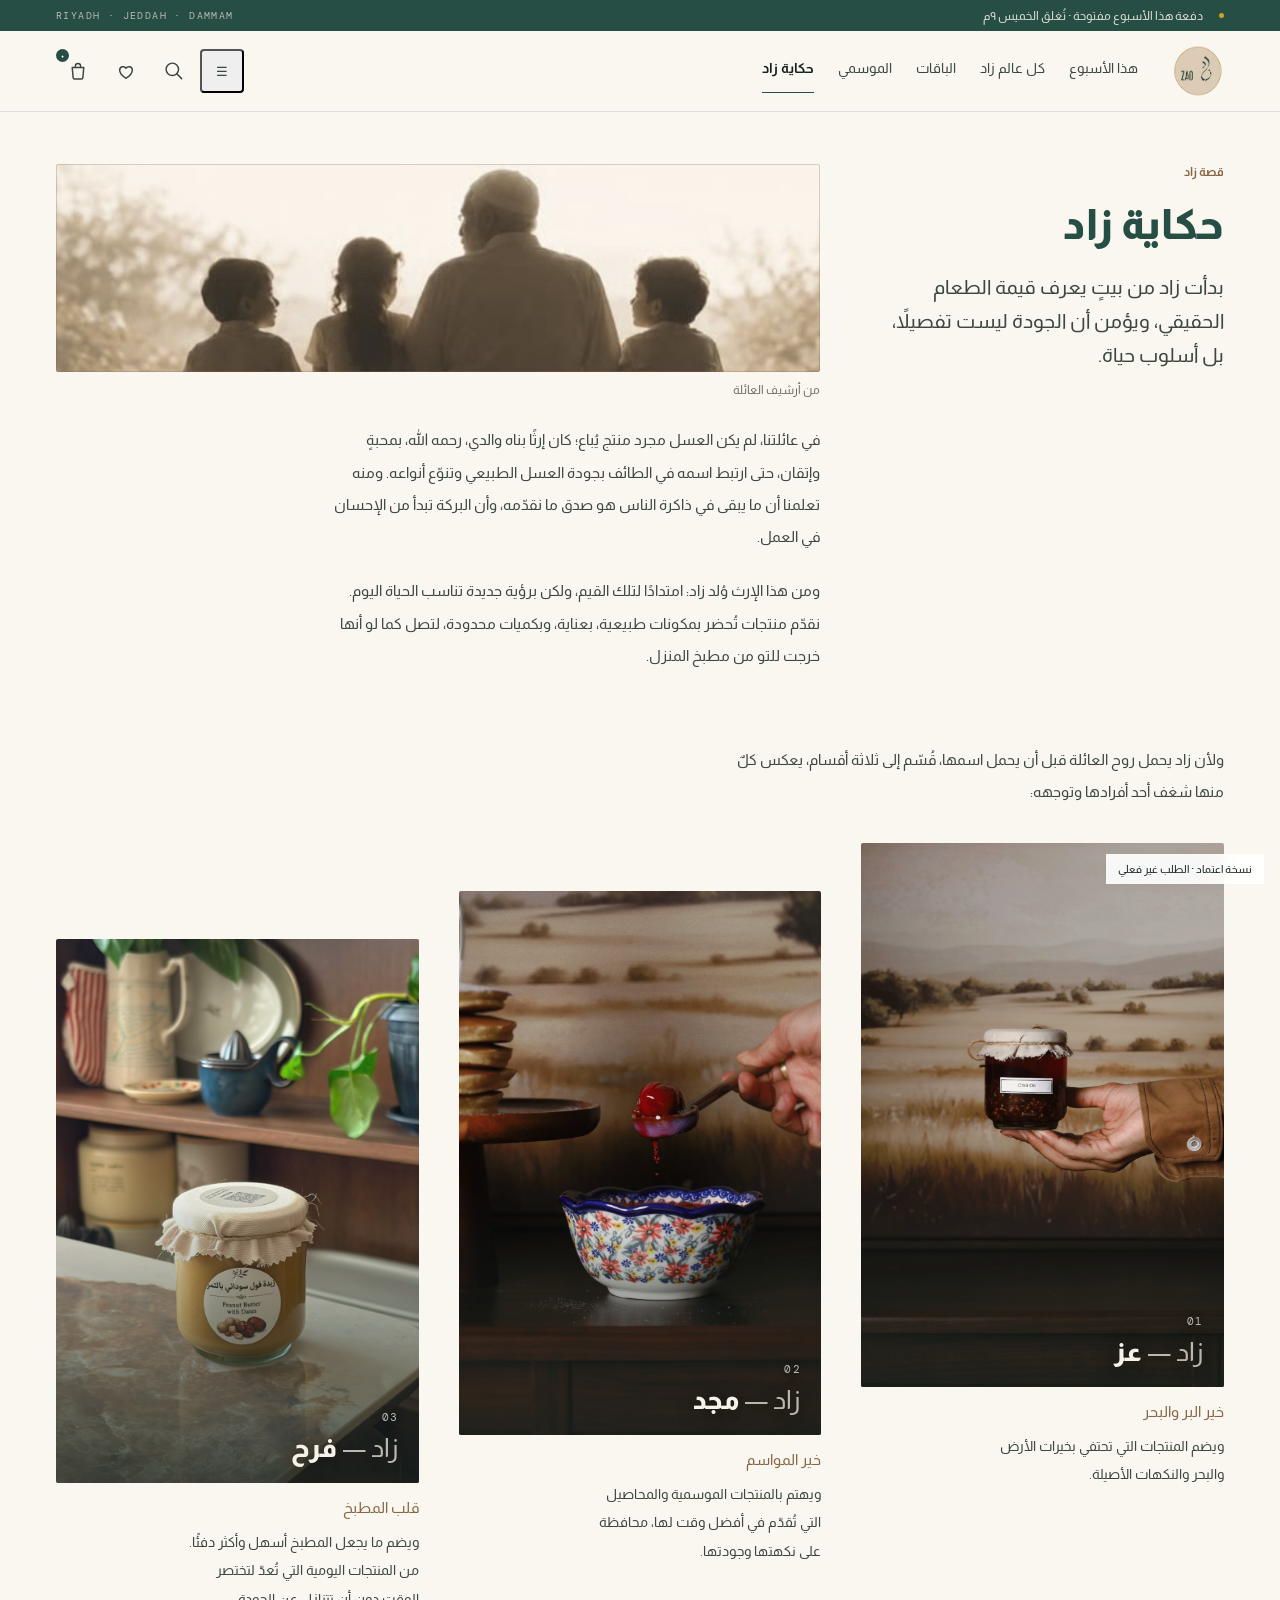
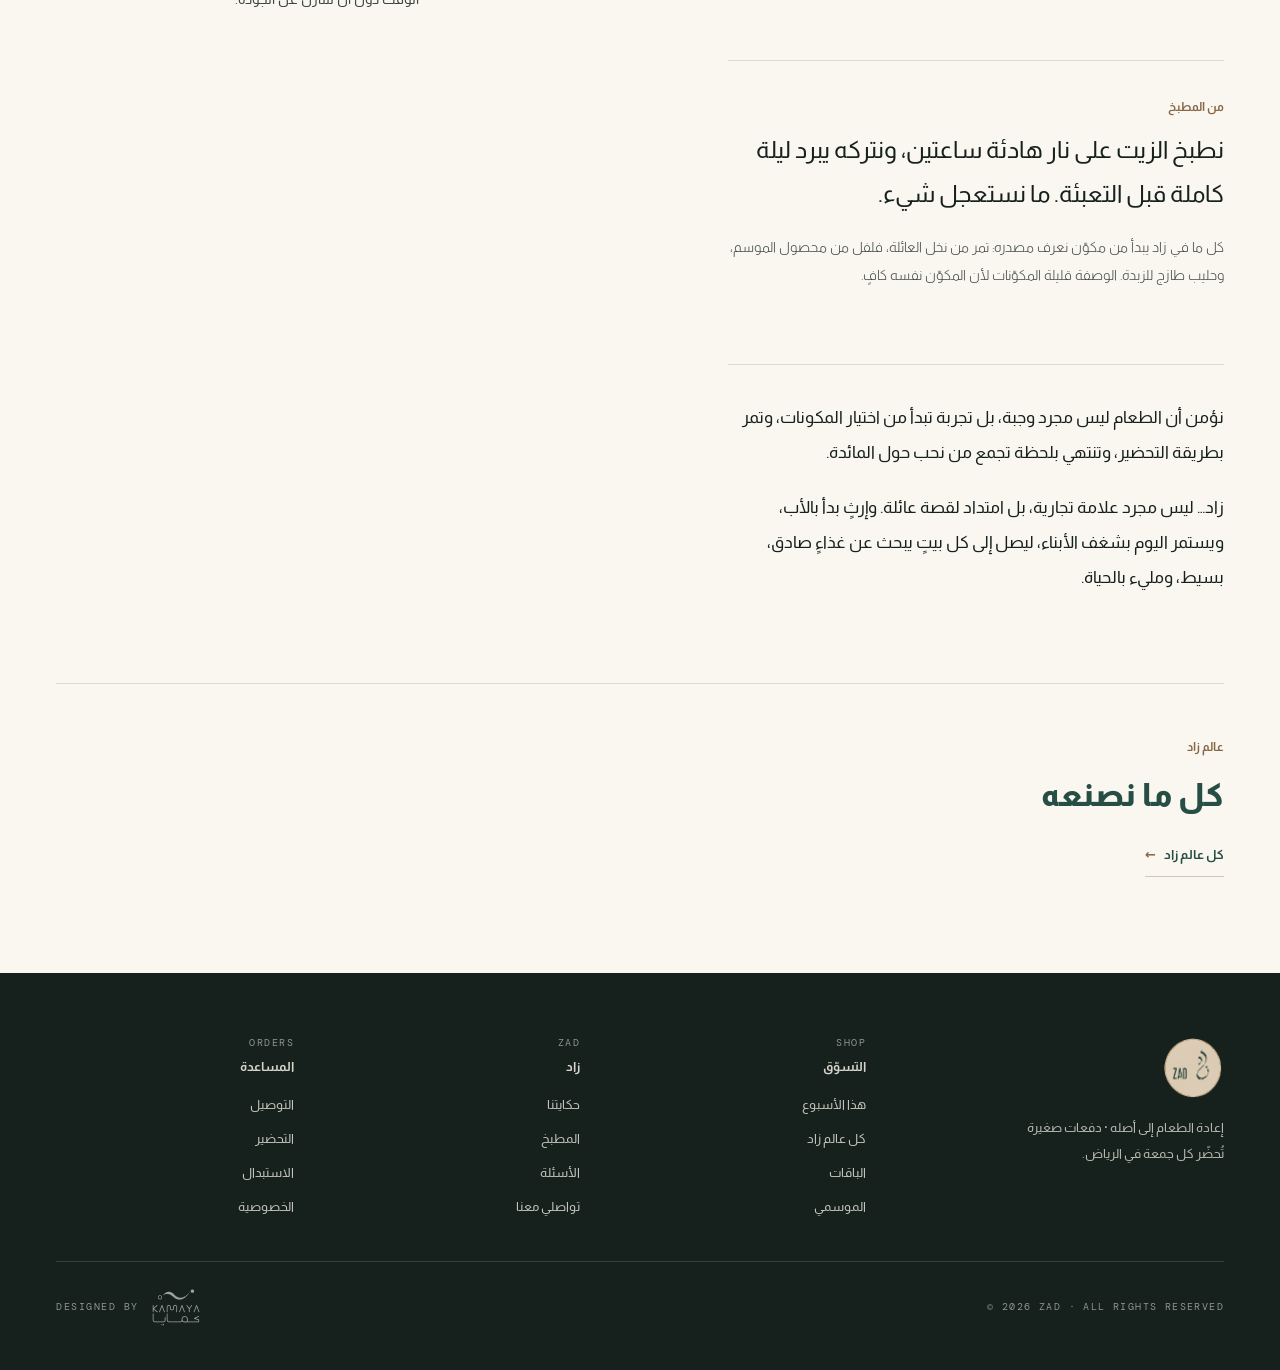
==== commit 6affbdcf: "feat: make client approval preview end-to-end interactive" ====
--- a/story.html
+++ b/story.html
@@ -81,6 +81,7 @@
   peanut-butter-shelf.jpeg is BANNED as branch imagery: it is the factually wrong
   pistachio photograph.
 -->
+  <link rel="stylesheet" href="assets/e2e.css">
 </head>
 
 <body data-page="story">
@@ -109,22 +110,22 @@
     </nav>
 
     <div class="hdr__actions">
-      <a class="hdr__act" href="#" aria-label="البحث">
+      <a class="hdr__act" href="search.html" aria-label="البحث">
         <svg class="ico" viewBox="0 0 24 24" aria-hidden="true">
           <circle cx="10.2" cy="10.2" r="6.8"/><path d="M15.05 15.05 20.3 20.3"/>
         </svg>
       </a>
-      <a class="hdr__act" href="#" aria-label="المفضلة">
+      <a class="hdr__act" href="favorites.html" aria-label="المفضلة">
         <svg class="ico" viewBox="0 0 24 24" aria-hidden="true">
           <path d="M12 19.9c-1.1-.75-6.9-4.35-6.9-8.85a3.75 3.75 0 0 1 6.9-2.05 3.75 3.75 0 0 1 6.9 2.05c0 4.5-5.8 8.1-6.9 8.85Z"/>
         </svg>
       </a>
-      <a class="hdr__act" href="#" aria-label="السلة — ٣ منتجات">
+      <a class="hdr__act" href="cart.html" aria-label="السلة">
         <svg class="ico" viewBox="0 0 24 24" aria-hidden="true">
           <path d="M5.7 8.1h12.6l-1 11.15a1.6 1.6 0 0 1-1.6 1.45H8.3a1.6 1.6 0 0 1-1.6-1.45Z"/>
           <path d="M9.2 8.1V6.55a2.8 2.8 0 0 1 5.6 0V8.1"/>
         </svg>
-        <span class="hdr__badge" aria-hidden="true">٣</span>
+        <span class="hdr__badge" data-cart-badge aria-hidden="true">٠</span>
       </a>
     </div>
   </div>
@@ -441,5 +442,6 @@
   </div>
 </footer>
 
+<script src="assets/e2e.js"></script>
 </body>
 </html>
--- a/assets/e2e.css
+++ b/assets/e2e.css
@@ -0,0 +1,4 @@
+
+/* Interactive client-approval layer: preserves R10 visual language while making the prototype end-to-end. */
+.e2e-product-link{color:inherit;text-decoration:none}.card__act.e2e-add{width:100%;border:0;font:inherit;cursor:pointer}.e2e-page .hdr__act{font-size:21px;text-decoration:none}.e2e-narrow{max-width:920px;padding-top:72px;padding-bottom:96px}.e2e-product{display:grid;grid-template-columns:minmax(0,1.05fr) minmax(320px,.95fr);gap:64px;padding-top:64px;padding-bottom:72px}.e2e-product__media{min-height:600px;background:#f2eee4;overflow:hidden;position:relative}.e2e-product__media img{width:100%;height:100%;object-fit:cover;display:block}.e2e-product__placeholder{min-height:600px;display:grid;place-items:center;color:var(--muted);border:1px solid var(--line)}.e2e-product__info{align-self:center}.e2e-product__state{display:inline-flex;gap:8px;align-items:center;padding:8px 12px;border:1px solid var(--line);margin-bottom:24px}.e2e-product__name{font-size:clamp(34px,4vw,58px);line-height:1.25;margin:0 0 18px}.e2e-product__desc{font-size:17px;line-height:2;color:var(--body);max-width:580px}.e2e-product__price{font-size:34px;margin:26px 0}.e2e-product__actions{display:flex;gap:12px;flex-wrap:wrap;margin-top:28px}.e2e-product__actions .btn{min-width:180px}.e2e-related{padding-bottom:90px}.e2e-cart-item{display:grid;grid-template-columns:96px 1fr auto;gap:18px;align-items:center;padding:18px 0;border-bottom:1px solid var(--line)}.e2e-cart-item img{width:96px;height:112px;object-fit:cover}.e2e-cart-item__ph{width:96px;height:112px;background:#eee8dc;display:grid;place-items:center;font-size:12px;color:var(--muted)}.e2e-cart-item h3{margin:0 0 8px}.e2e-cart-item button{background:none;border:0;text-decoration:underline;cursor:pointer}.e2e-cart-summary{margin-top:36px;padding:28px;background:#f7f3ea}.e2e-total{display:flex;justify-content:space-between;font-size:24px;font-weight:700;margin-bottom:22px}.e2e-checkout-note{font-size:13px;color:var(--muted);line-height:1.8;margin-top:12px}.e2e-empty{padding:54px 0;border-top:1px solid var(--line);margin-top:30px}.e2e-form{display:grid;gap:20px;margin-top:36px}.e2e-form label{display:grid;gap:8px}.e2e-form input,.e2e-search input{width:100%;border:1px solid var(--line);background:#fff;padding:15px;font:inherit}.e2e-success{margin-top:28px;padding:22px;background:#eef3ed;border:1px solid #b9cbb8}.e2e-search-results{display:grid;gap:0;margin-top:24px}.e2e-search-card{display:flex;justify-content:space-between;gap:16px;padding:18px 0;border-bottom:1px solid var(--line);text-decoration:none;color:inherit}.e2e-help article{padding:30px 0;border-bottom:1px solid var(--line)}.e2e-help article h2{font-size:24px}.e2e-toast{position:fixed;left:24px;bottom:24px;z-index:9999;background:#16211D;color:#fff;padding:14px 18px;box-shadow:0 10px 30px rgba(0,0,0,.18);opacity:0;transform:translateY(12px);pointer-events:none;transition:.2s}.e2e-toast.is-show{opacity:1;transform:none}.e2e-mobile-menu{display:none}.e2e-review-chip{position:fixed;right:16px;bottom:16px;z-index:9000;background:rgba(255,255,255,.92);border:1px solid var(--line);padding:9px 12px;font-size:11px;backdrop-filter:blur(8px)}
+@media(max-width:719px){.e2e-product{grid-template-columns:1fr;gap:30px;padding-top:32px}.e2e-product__media,.e2e-product__placeholder{min-height:420px}.e2e-product__name{font-size:36px}.hdr__nav{display:none!important}.e2e-mobile-menu{display:block;position:fixed;inset:0;z-index:9998;background:#f7f3ea;padding:90px 28px 40px;transform:translateX(100%);transition:.25s}.e2e-mobile-menu.is-open{transform:none}.e2e-mobile-menu a{display:block;color:var(--ink);text-decoration:none;font-size:28px;padding:15px 0;border-bottom:1px solid var(--line)}.e2e-mobile-close{position:absolute;top:22px;left:22px;border:0;background:none;font-size:30px}.e2e-menu-trigger{display:grid!important;place-items:center;border:0;background:none;font-size:24px;width:40px;height:40px}.e2e-cart-item{grid-template-columns:72px 1fr}.e2e-cart-item>strong{grid-column:2}.e2e-review-chip{font-size:10px;right:8px;bottom:8px}}
